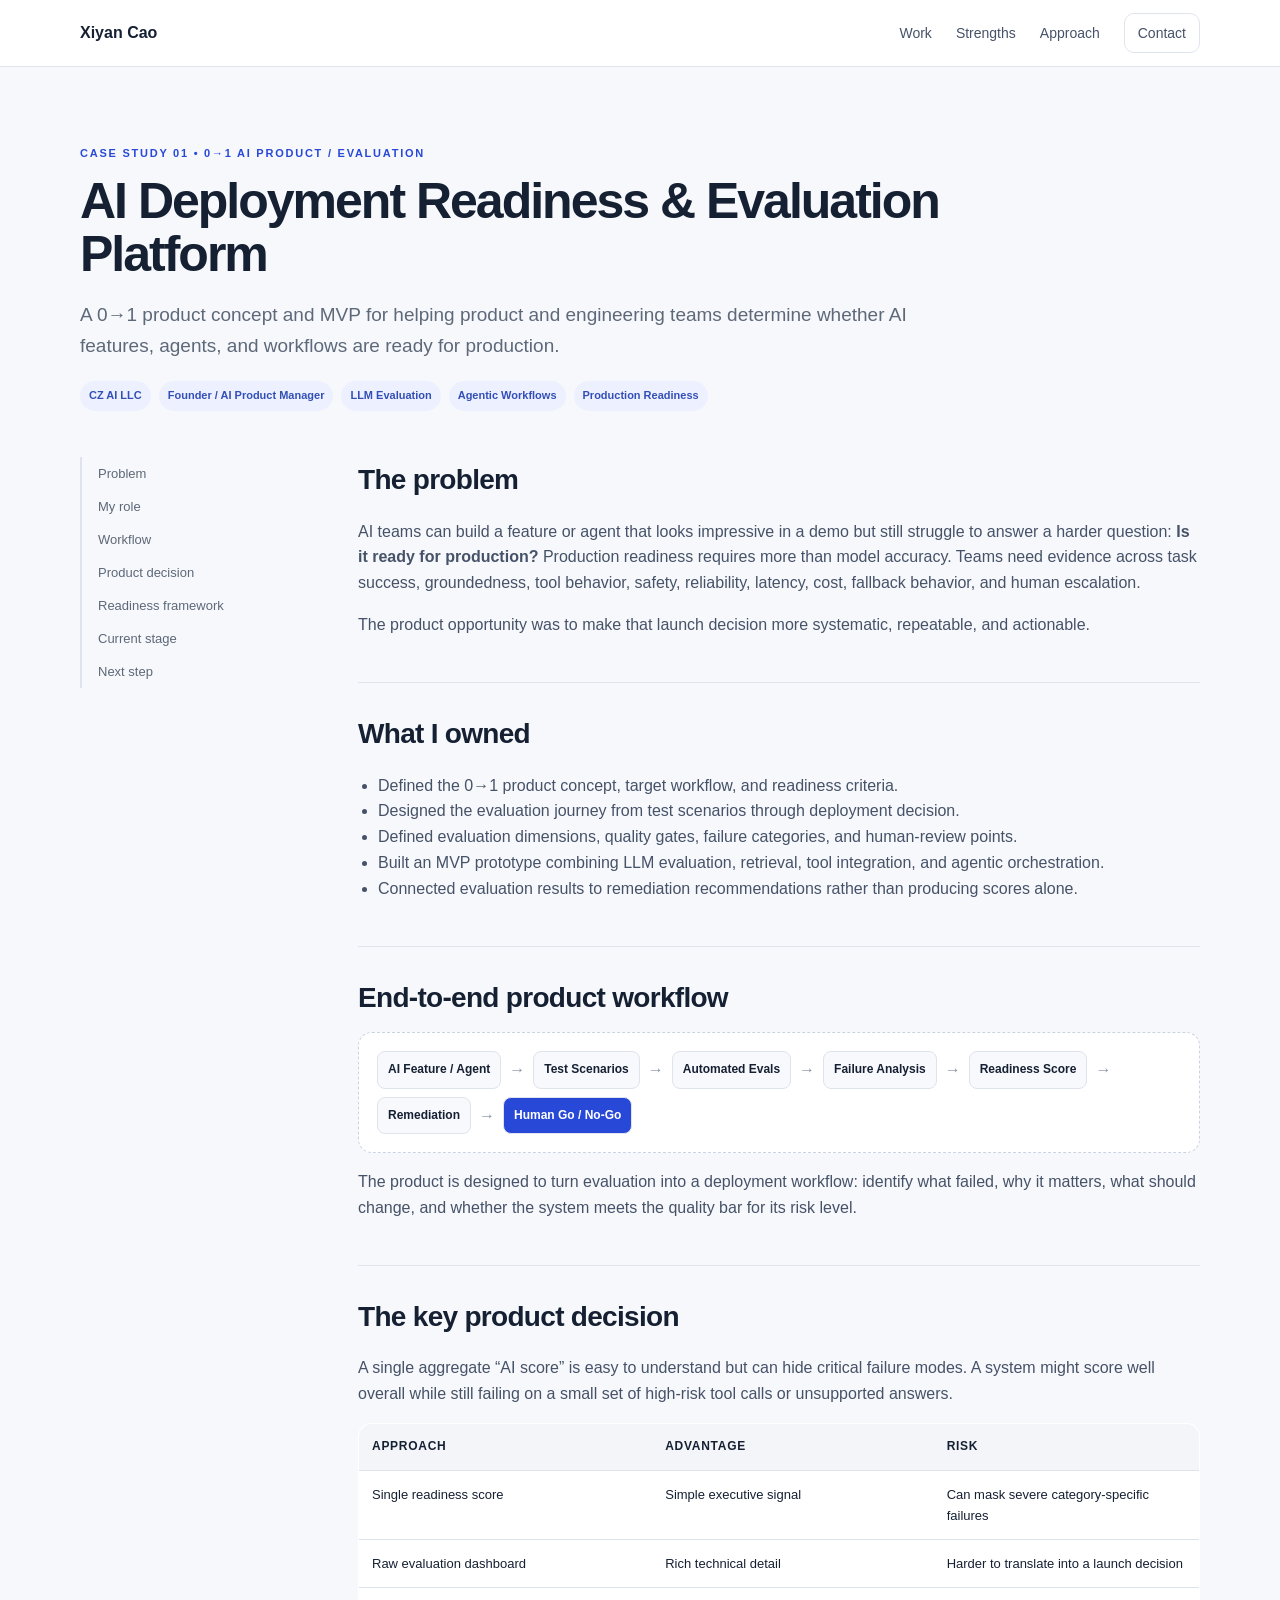
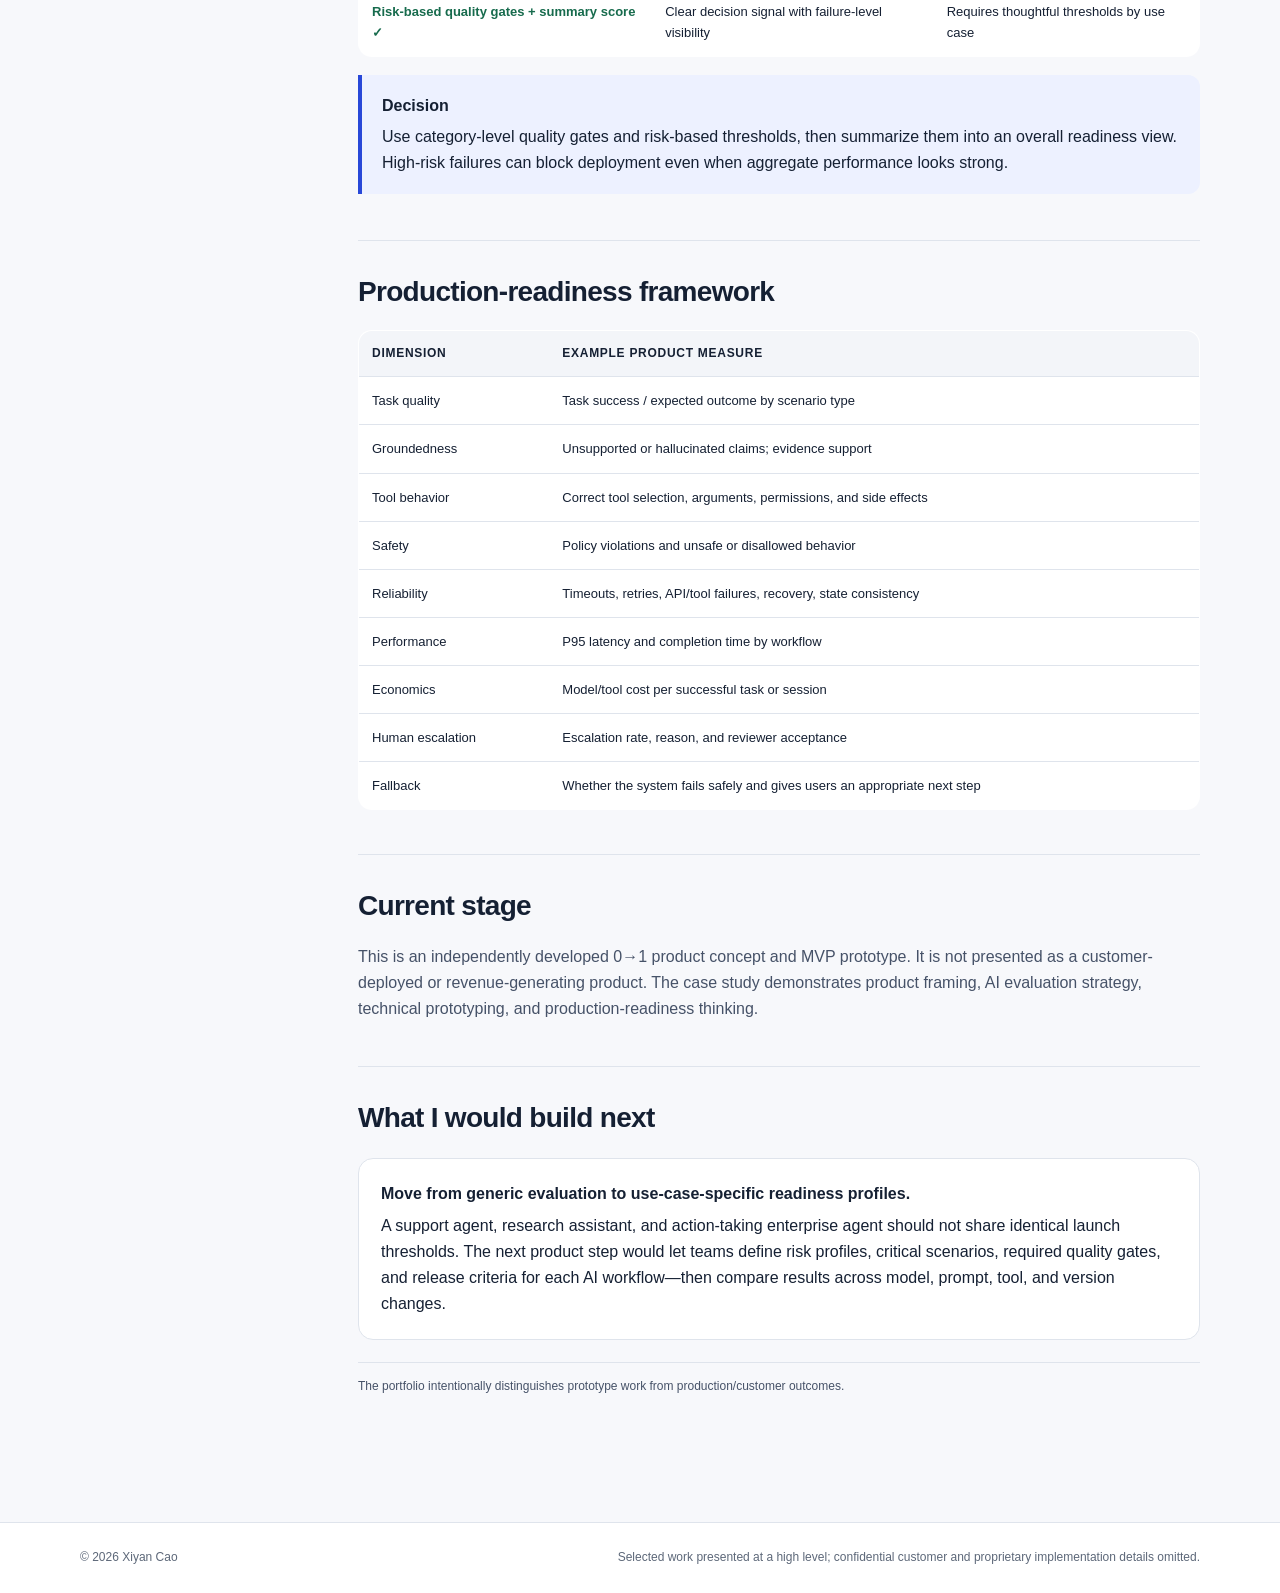
==== case-ai-readiness.html @ 0fb1691a "Add files via upload" ====
<!doctype html><html><head><meta charset="utf-8"><meta name="viewport" content="width=device-width,initial-scale=1"><title>AI Deployment Readiness Case Study | Xiyan Cao</title><link rel="stylesheet" href="style.css"></head><body><header class="top"><div class="wrap nav"><a class="brand" href="index.html">Xiyan Cao</a><nav><a href="index.html#work">Work</a><a href="index.html#strengths">Strengths</a><a href="index.html#approach">Approach</a><a class="pill" href="mailto:xiyancao257@gmail.com">Contact</a></nav></div></header><main>
<section class="wrap casehero"><p class="eyebrow">CASE STUDY 01 • 0→1 AI PRODUCT / EVALUATION</p><h1>AI Deployment Readiness & Evaluation Platform</h1><p class="lead">A 0→1 product concept and MVP for helping product and engineering teams determine whether AI features, agents, and workflows are ready for production.</p><div class="case-meta"><span class="tag">CZ AI LLC</span><span class="tag">Founder / AI Product Manager</span><span class="tag">LLM Evaluation</span><span class="tag">Agentic Workflows</span><span class="tag">Production Readiness</span></div></section>
<div class="wrap content"><aside class="toc"><a href="#problem">Problem</a><a href="#role">My role</a><a href="#workflow">Workflow</a><a href="#decision">Product decision</a><a href="#eval">Readiness framework</a><a href="#stage">Current stage</a><a href="#learn">Next step</a></aside><article class="story">
<section id="problem"><h2>The problem</h2><p>AI teams can build a feature or agent that looks impressive in a demo but still struggle to answer a harder question: <b>Is it ready for production?</b> Production readiness requires more than model accuracy. Teams need evidence across task success, groundedness, tool behavior, safety, reliability, latency, cost, fallback behavior, and human escalation.</p><p>The product opportunity was to make that launch decision more systematic, repeatable, and actionable.</p></section>
<section id="role"><h2>What I owned</h2><ul><li>Defined the 0→1 product concept, target workflow, and readiness criteria.</li><li>Designed the evaluation journey from test scenarios through deployment decision.</li><li>Defined evaluation dimensions, quality gates, failure categories, and human-review points.</li><li>Built an MVP prototype combining LLM evaluation, retrieval, tool integration, and agentic orchestration.</li><li>Connected evaluation results to remediation recommendations rather than producing scores alone.</li></ul></section>
<section id="workflow"><h2>End-to-end product workflow</h2><div class="flow"><span>AI Feature / Agent</span><em>→</em><span>Test Scenarios</span><em>→</em><span>Automated Evals</span><em>→</em><span>Failure Analysis</span><em>→</em><span>Readiness Score</span><em>→</em><span>Remediation</span><em>→</em><span class="hi">Human Go / No-Go</span></div><p>The product is designed to turn evaluation into a deployment workflow: identify what failed, why it matters, what should change, and whether the system meets the quality bar for its risk level.</p></section>
<section id="decision"><h2>The key product decision</h2><p>A single aggregate “AI score” is easy to understand but can hide critical failure modes. A system might score well overall while still failing on a small set of high-risk tool calls or unsupported answers.</p>
<table><tr><th>Approach</th><th>Advantage</th><th>Risk</th></tr><tr><td>Single readiness score</td><td>Simple executive signal</td><td>Can mask severe category-specific failures</td></tr><tr><td>Raw evaluation dashboard</td><td>Rich technical detail</td><td>Harder to translate into a launch decision</td></tr><tr><td class="chosen">Risk-based quality gates + summary score ✓</td><td>Clear decision signal with failure-level visibility</td><td>Requires thoughtful thresholds by use case</td></tr></table>
<div class="decision"><b>Decision</b>Use category-level quality gates and risk-based thresholds, then summarize them into an overall readiness view. High-risk failures can block deployment even when aggregate performance looks strong.</div></section>
<section id="eval"><h2>Production-readiness framework</h2><table><tr><th>Dimension</th><th>Example product measure</th></tr><tr><td>Task quality</td><td>Task success / expected outcome by scenario type</td></tr><tr><td>Groundedness</td><td>Unsupported or hallucinated claims; evidence support</td></tr><tr><td>Tool behavior</td><td>Correct tool selection, arguments, permissions, and side effects</td></tr><tr><td>Safety</td><td>Policy violations and unsafe or disallowed behavior</td></tr><tr><td>Reliability</td><td>Timeouts, retries, API/tool failures, recovery, state consistency</td></tr><tr><td>Performance</td><td>P95 latency and completion time by workflow</td></tr><tr><td>Economics</td><td>Model/tool cost per successful task or session</td></tr><tr><td>Human escalation</td><td>Escalation rate, reason, and reviewer acceptance</td></tr><tr><td>Fallback</td><td>Whether the system fails safely and gives users an appropriate next step</td></tr></table></section>
<section id="stage"><h2>Current stage</h2><p>This is an independently developed 0→1 product concept and MVP prototype. It is not presented as a customer-deployed or revenue-generating product. The case study demonstrates product framing, AI evaluation strategy, technical prototyping, and production-readiness thinking.</p></section>
<section id="learn"><h2>What I would build next</h2><div class="callout"><strong>Move from generic evaluation to use-case-specific readiness profiles.</strong>A support agent, research assistant, and action-taking enterprise agent should not share identical launch thresholds. The next product step would let teams define risk profiles, critical scenarios, required quality gates, and release criteria for each AI workflow—then compare results across model, prompt, tool, and version changes.</div><p class="note">The portfolio intentionally distinguishes prototype work from production/customer outcomes.</p></section>
</article></div></main><footer><div class="wrap"><span>© 2026 Xiyan Cao</span><span>Selected work presented at a high level; confidential customer and proprietary implementation details omitted.</span></div></footer></body></html>
---- style.css ----
:root{--bg:#f7f8fb;--surface:#fff;--ink:#152033;--muted:#5d6879;--line:#dfe4ec;--brand:#2848d8;--soft:#edf1ff;--dark:#101827;--green:#176b4d}
*{box-sizing:border-box}html{scroll-behavior:smooth}body{margin:0;font-family:Inter,ui-sans-serif,-apple-system,BlinkMacSystemFont,"Segoe UI",sans-serif;color:var(--ink);background:var(--bg);line-height:1.62}a{text-decoration:none;color:inherit}.wrap{width:min(1120px,calc(100% - 40px));margin:auto}
.top{position:sticky;top:0;z-index:20;background:rgba(255,255,255,.95);backdrop-filter:blur(10px);border-bottom:1px solid var(--line)}.nav{height:66px;display:flex;align-items:center;justify-content:space-between}.brand{font-weight:850}.nav nav{display:flex;gap:24px;align-items:center;font-size:14px;color:#465268}.nav a:hover{color:var(--brand)}.pill{padding:8px 13px;border:1px solid var(--line);border-radius:10px;background:white}
.hero{padding:92px 0 62px;max-width:930px}.eyebrow{font-size:11px;letter-spacing:.16em;font-weight:850;color:var(--brand);margin:0 0 12px}.hero h1{font-size:58px;line-height:1.04;letter-spacing:-.048em;margin:0 0 22px}.hero .lead{font-size:20px;color:var(--muted);max-width:850px}.actions{display:flex;gap:12px;margin-top:28px}.btn{padding:12px 17px;border-radius:10px;font-weight:750;font-size:14px}.primary{background:var(--brand);color:white}.secondary{background:white;border:1px solid var(--line)}
.metrics{background:white;border-block:1px solid var(--line)}.metrics .wrap{display:grid;grid-template-columns:repeat(5,1fr)}.metric{padding:24px 18px;border-left:1px solid var(--line)}.metric:first-child{border-left:0}.metric b{font-size:27px;display:block;letter-spacing:-.03em}.metric span{font-size:12px;color:var(--muted)}
.section{padding:82px 0}.head{max-width:780px;margin-bottom:30px}.head h2{font-size:38px;line-height:1.15;letter-spacing:-.035em;margin:0 0 10px}.head p{color:var(--muted)}
.three{display:grid;grid-template-columns:repeat(3,1fr);gap:18px}.card{background:white;border:1px solid var(--line);border-radius:17px;padding:24px}.card .n{color:var(--brand);font-size:12px;font-weight:850}.card h3{font-size:20px;line-height:1.25;margin:18px 0 8px}.card p{font-size:14px;color:var(--muted);margin:0}
.projects{display:grid;gap:18px}.project{display:grid;grid-template-columns:1fr auto;gap:30px;background:white;border:1px solid var(--line);border-radius:18px;padding:28px;transition:.2s}.project:hover{transform:translateY(-2px);box-shadow:0 14px 36px rgba(20,35,70,.08);border-color:#c9d1e2}.project .label{font-size:11px;letter-spacing:.12em;font-weight:850;color:var(--brand)}.project h3{font-size:27px;margin:7px 0 8px;letter-spacing:-.025em}.project p{color:var(--muted);max-width:760px;margin:0}.project .arrow{font-size:28px;color:var(--brand);align-self:center}.tags{display:flex;gap:7px;flex-wrap:wrap;margin-top:16px}.tag{font-size:11px;font-weight:750;padding:6px 9px;border-radius:999px;background:var(--soft);color:#334fb7}
.dark{background:var(--dark);color:white}.dark .eyebrow{color:#91a5ff}.framework{display:grid;grid-template-columns:repeat(6,1fr);gap:10px}.step{border:1px solid rgba(255,255,255,.13);border-radius:13px;padding:16px}.step b{font-size:11px;color:#91a5ff}.step h3{font-size:15px;margin:16px 0 6px}.step p{font-size:12px;color:#cbd3df;margin:0}
.contact{background:var(--soft);border:1px solid #d8e0ff;border-radius:20px;padding:34px;display:flex;justify-content:space-between;align-items:center;gap:24px}.contact h2{font-size:30px;line-height:1.18;margin:0;max-width:700px}.contact small{color:var(--muted)}
footer{background:white;border-top:1px solid var(--line)}footer .wrap{padding:25px 0;display:flex;justify-content:space-between;gap:20px;font-size:12px;color:var(--muted)}
/* case pages */
.casehero{padding:78px 0 46px}.casehero h1{font-size:50px;line-height:1.06;letter-spacing:-.04em;max-width:900px;margin:0 0 16px}.casehero .lead{font-size:19px;color:var(--muted);max-width:880px}.case-meta{display:flex;gap:8px;flex-wrap:wrap;margin-top:20px}
.content{display:grid;grid-template-columns:230px 1fr;gap:48px;padding-bottom:86px}.toc{position:sticky;top:92px;align-self:start;border-left:2px solid var(--line);padding-left:16px}.toc a{display:block;font-size:13px;color:var(--muted);padding:6px 0}.toc a:hover{color:var(--brand)}.story section{padding:28px 0;border-top:1px solid var(--line)}.story section:first-child{border-top:0;padding-top:0}.story h2{font-size:28px;letter-spacing:-.025em;margin:0 0 12px}.story h3{font-size:17px;margin:20px 0 8px}.story p,.story li{color:#465268}.story ul{padding-left:20px}.callout{background:white;border:1px solid var(--line);border-radius:15px;padding:22px;margin:18px 0}.callout strong{display:block;margin-bottom:6px}.decision{border-left:4px solid var(--brand);background:var(--soft);padding:18px 20px;border-radius:0 12px 12px 0;margin:18px 0}.decision b{display:block;margin-bottom:5px}.flow{display:flex;gap:8px;align-items:center;flex-wrap:wrap;padding:18px;background:white;border:1px dashed #cbd3e1;border-radius:14px}.flow span{padding:8px 10px;background:#f8f9fc;border:1px solid var(--line);border-radius:8px;font-size:12px;font-weight:750}.flow em{font-style:normal;color:#8b95a8}.flow .hi{background:var(--brand);color:white}
table{width:100%;border-collapse:collapse;background:white;border:1px solid var(--line);border-radius:14px;overflow:hidden;margin:16px 0}th,td{text-align:left;padding:13px;border-bottom:1px solid var(--line);font-size:13px;vertical-align:top}th{background:#f3f5f9;font-size:12px;text-transform:uppercase;letter-spacing:.06em}tr:last-child td{border-bottom:0}.chosen{font-weight:800;color:var(--green)}
.results{display:grid;grid-template-columns:repeat(3,1fr);gap:12px}.result{background:white;border:1px solid var(--line);border-radius:13px;padding:18px}.result b{font-size:24px;display:block}.result span{font-size:12px;color:var(--muted)}
.note{font-size:12px;color:var(--muted);border-top:1px solid var(--line);padding-top:14px;margin-top:22px}
@media(max-width:850px){.hero h1{font-size:45px}.metrics .wrap{grid-template-columns:repeat(2,1fr)}.three{grid-template-columns:1fr}.framework{grid-template-columns:repeat(2,1fr)}.content{grid-template-columns:1fr}.toc{position:static;border-left:0;border-bottom:1px solid var(--line);padding:0 0 16px}.toc a{display:inline-block;margin-right:12px}.results{grid-template-columns:1fr}.casehero h1{font-size:40px}}
@media(max-width:600px){.wrap{width:calc(100% - 24px)}.nav nav a:not(.pill){display:none}.hero{padding-top:62px}.hero h1{font-size:38px}.hero .lead{font-size:17px}.actions{flex-direction:column}.metrics .wrap,.framework{grid-template-columns:1fr}.project{grid-template-columns:1fr}.project .arrow{display:none}.contact{display:block}.contact .btn{display:inline-block;margin-top:18px}footer .wrap{display:block}.casehero h1{font-size:34px}}
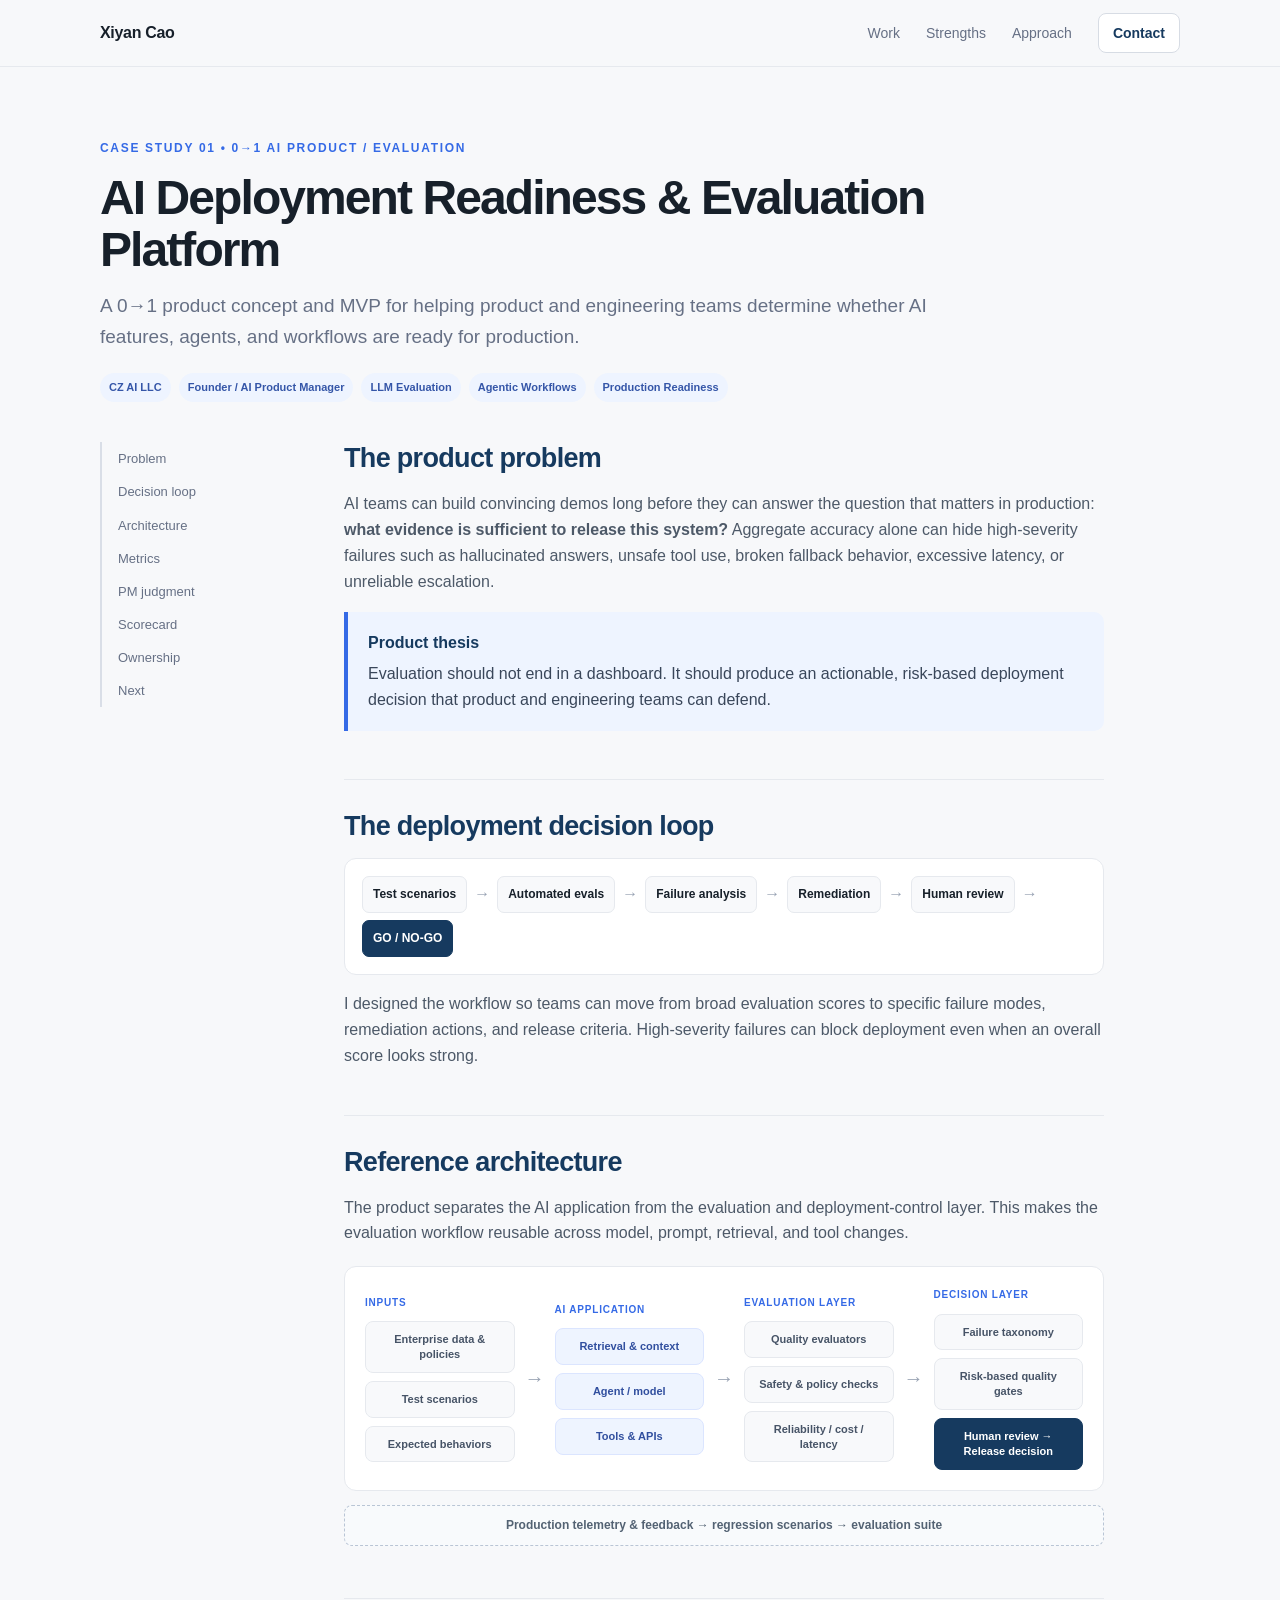
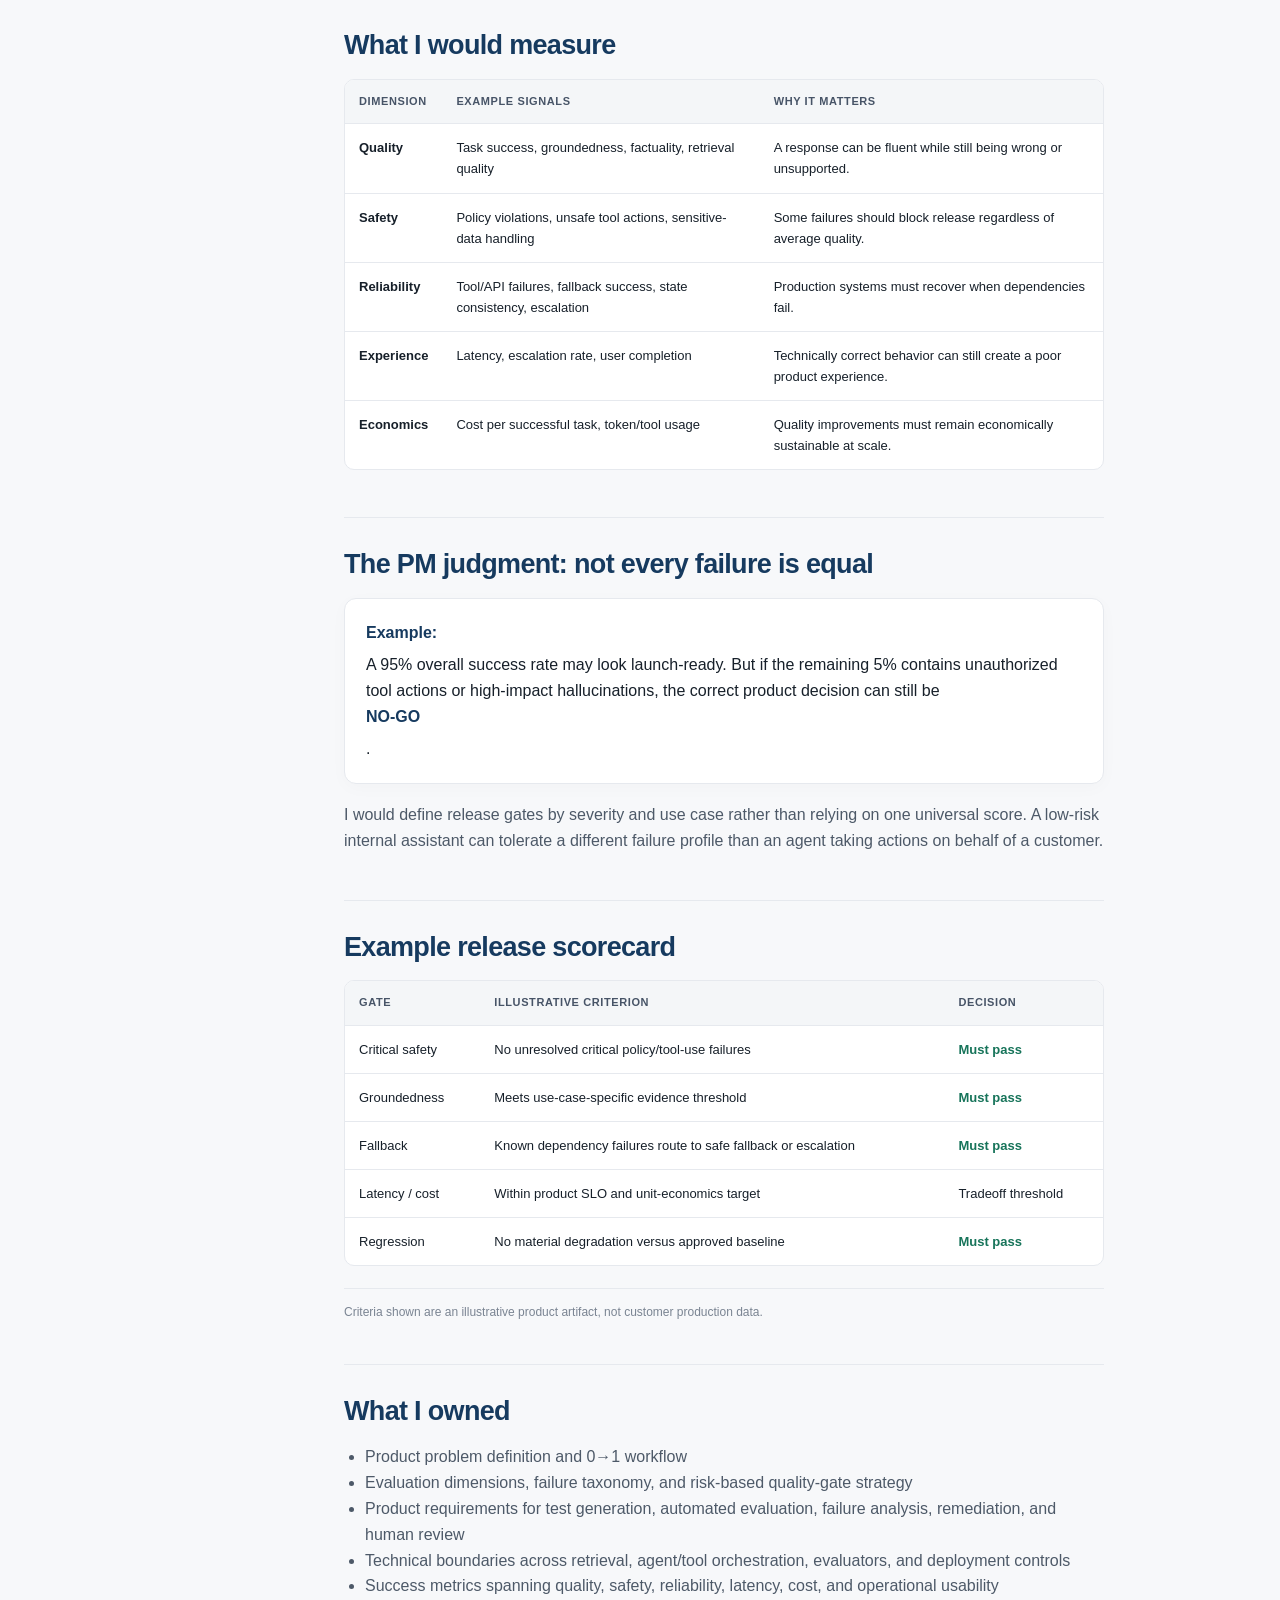
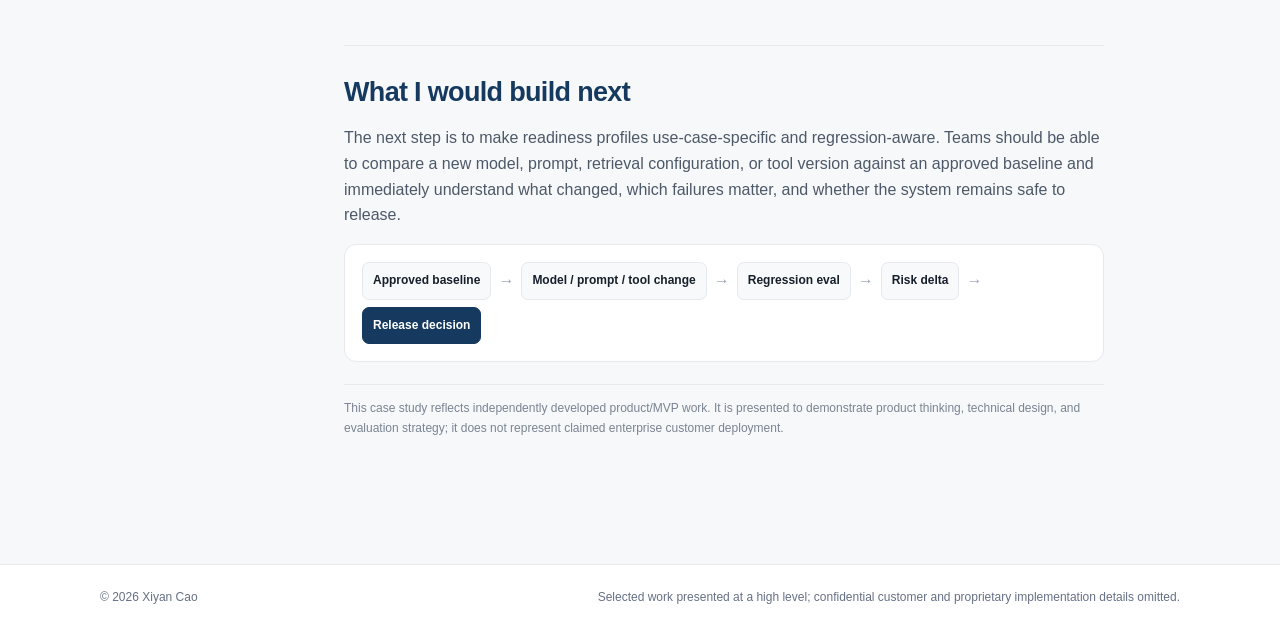
==== commit 9ef06c79: "Add files via upload" ====
--- a/case-ai-readiness.html
+++ b/case-ai-readiness.html
@@ -1,13 +1,101 @@
 <!doctype html><html><head><meta charset="utf-8"><meta name="viewport" content="width=device-width,initial-scale=1"><title>AI Deployment Readiness Case Study | Xiyan Cao</title><link rel="stylesheet" href="style.css"></head><body><header class="top"><div class="wrap nav"><a class="brand" href="index.html">Xiyan Cao</a><nav><a href="index.html#work">Work</a><a href="index.html#strengths">Strengths</a><a href="index.html#approach">Approach</a><a class="pill" href="mailto:xiyancao257@gmail.com">Contact</a></nav></div></header><main>
 <section class="wrap casehero"><p class="eyebrow">CASE STUDY 01 • 0→1 AI PRODUCT / EVALUATION</p><h1>AI Deployment Readiness & Evaluation Platform</h1><p class="lead">A 0→1 product concept and MVP for helping product and engineering teams determine whether AI features, agents, and workflows are ready for production.</p><div class="case-meta"><span class="tag">CZ AI LLC</span><span class="tag">Founder / AI Product Manager</span><span class="tag">LLM Evaluation</span><span class="tag">Agentic Workflows</span><span class="tag">Production Readiness</span></div></section>
-<div class="wrap content"><aside class="toc"><a href="#problem">Problem</a><a href="#role">My role</a><a href="#workflow">Workflow</a><a href="#decision">Product decision</a><a href="#eval">Readiness framework</a><a href="#stage">Current stage</a><a href="#learn">Next step</a></aside><article class="story">
-<section id="problem"><h2>The problem</h2><p>AI teams can build a feature or agent that looks impressive in a demo but still struggle to answer a harder question: <b>Is it ready for production?</b> Production readiness requires more than model accuracy. Teams need evidence across task success, groundedness, tool behavior, safety, reliability, latency, cost, fallback behavior, and human escalation.</p><p>The product opportunity was to make that launch decision more systematic, repeatable, and actionable.</p></section>
-<section id="role"><h2>What I owned</h2><ul><li>Defined the 0→1 product concept, target workflow, and readiness criteria.</li><li>Designed the evaluation journey from test scenarios through deployment decision.</li><li>Defined evaluation dimensions, quality gates, failure categories, and human-review points.</li><li>Built an MVP prototype combining LLM evaluation, retrieval, tool integration, and agentic orchestration.</li><li>Connected evaluation results to remediation recommendations rather than producing scores alone.</li></ul></section>
-<section id="workflow"><h2>End-to-end product workflow</h2><div class="flow"><span>AI Feature / Agent</span><em>→</em><span>Test Scenarios</span><em>→</em><span>Automated Evals</span><em>→</em><span>Failure Analysis</span><em>→</em><span>Readiness Score</span><em>→</em><span>Remediation</span><em>→</em><span class="hi">Human Go / No-Go</span></div><p>The product is designed to turn evaluation into a deployment workflow: identify what failed, why it matters, what should change, and whether the system meets the quality bar for its risk level.</p></section>
-<section id="decision"><h2>The key product decision</h2><p>A single aggregate “AI score” is easy to understand but can hide critical failure modes. A system might score well overall while still failing on a small set of high-risk tool calls or unsupported answers.</p>
-<table><tr><th>Approach</th><th>Advantage</th><th>Risk</th></tr><tr><td>Single readiness score</td><td>Simple executive signal</td><td>Can mask severe category-specific failures</td></tr><tr><td>Raw evaluation dashboard</td><td>Rich technical detail</td><td>Harder to translate into a launch decision</td></tr><tr><td class="chosen">Risk-based quality gates + summary score ✓</td><td>Clear decision signal with failure-level visibility</td><td>Requires thoughtful thresholds by use case</td></tr></table>
-<div class="decision"><b>Decision</b>Use category-level quality gates and risk-based thresholds, then summarize them into an overall readiness view. High-risk failures can block deployment even when aggregate performance looks strong.</div></section>
-<section id="eval"><h2>Production-readiness framework</h2><table><tr><th>Dimension</th><th>Example product measure</th></tr><tr><td>Task quality</td><td>Task success / expected outcome by scenario type</td></tr><tr><td>Groundedness</td><td>Unsupported or hallucinated claims; evidence support</td></tr><tr><td>Tool behavior</td><td>Correct tool selection, arguments, permissions, and side effects</td></tr><tr><td>Safety</td><td>Policy violations and unsafe or disallowed behavior</td></tr><tr><td>Reliability</td><td>Timeouts, retries, API/tool failures, recovery, state consistency</td></tr><tr><td>Performance</td><td>P95 latency and completion time by workflow</td></tr><tr><td>Economics</td><td>Model/tool cost per successful task or session</td></tr><tr><td>Human escalation</td><td>Escalation rate, reason, and reviewer acceptance</td></tr><tr><td>Fallback</td><td>Whether the system fails safely and gives users an appropriate next step</td></tr></table></section>
-<section id="stage"><h2>Current stage</h2><p>This is an independently developed 0→1 product concept and MVP prototype. It is not presented as a customer-deployed or revenue-generating product. The case study demonstrates product framing, AI evaluation strategy, technical prototyping, and production-readiness thinking.</p></section>
-<section id="learn"><h2>What I would build next</h2><div class="callout"><strong>Move from generic evaluation to use-case-specific readiness profiles.</strong>A support agent, research assistant, and action-taking enterprise agent should not share identical launch thresholds. The next product step would let teams define risk profiles, critical scenarios, required quality gates, and release criteria for each AI workflow—then compare results across model, prompt, tool, and version changes.</div><p class="note">The portfolio intentionally distinguishes prototype work from production/customer outcomes.</p></section>
+<div class="wrap content"><aside class="toc"><a href="#problem">Problem</a><a href="#workflow">Decision loop</a><a href="#architecture">Architecture</a><a href="#metrics">Metrics</a><a href="#tradeoff">PM judgment</a><a href="#artifact">Scorecard</a><a href="#ownership">Ownership</a><a href="#next">Next</a></aside><article class="story">
+<section id="problem">
+<h2>The product problem</h2>
+<p>AI teams can build convincing demos long before they can answer the question that matters in production: <strong>what evidence is sufficient to release this system?</strong> Aggregate accuracy alone can hide high-severity failures such as hallucinated answers, unsafe tool use, broken fallback behavior, excessive latency, or unreliable escalation.</p>
+<div class="decision"><b>Product thesis</b>Evaluation should not end in a dashboard. It should produce an actionable, risk-based deployment decision that product and engineering teams can defend.</div>
+</section>
+
+<section id="workflow">
+<h2>The deployment decision loop</h2>
+<div class="flow">
+<span>Test scenarios</span><em>→</em><span>Automated evals</span><em>→</em><span>Failure analysis</span><em>→</em><span>Remediation</span><em>→</em><span>Human review</span><em>→</em><span class="hi">GO / NO-GO</span>
+</div>
+<p>I designed the workflow so teams can move from broad evaluation scores to specific failure modes, remediation actions, and release criteria. High-severity failures can block deployment even when an overall score looks strong.</p>
+</section>
+
+<section id="architecture">
+<h2>Reference architecture</h2>
+<p>The product separates the AI application from the evaluation and deployment-control layer. This makes the evaluation workflow reusable across model, prompt, retrieval, and tool changes.</p>
+<div class="architecture">
+  <div class="arch-col">
+    <div class="arch-label">Inputs</div>
+    <div class="arch-box">Enterprise data & policies</div>
+    <div class="arch-box">Test scenarios</div>
+    <div class="arch-box">Expected behaviors</div>
+  </div>
+  <div class="arch-arrow">→</div>
+  <div class="arch-col">
+    <div class="arch-label">AI application</div>
+    <div class="arch-box strong">Retrieval & context</div>
+    <div class="arch-box strong">Agent / model</div>
+    <div class="arch-box strong">Tools & APIs</div>
+  </div>
+  <div class="arch-arrow">→</div>
+  <div class="arch-col">
+    <div class="arch-label">Evaluation layer</div>
+    <div class="arch-box">Quality evaluators</div>
+    <div class="arch-box">Safety & policy checks</div>
+    <div class="arch-box">Reliability / cost / latency</div>
+  </div>
+  <div class="arch-arrow">→</div>
+  <div class="arch-col">
+    <div class="arch-label">Decision layer</div>
+    <div class="arch-box">Failure taxonomy</div>
+    <div class="arch-box">Risk-based quality gates</div>
+    <div class="arch-box accent">Human review → Release decision</div>
+  </div>
+</div>
+<div class="feedback-loop">Production telemetry & feedback → regression scenarios → evaluation suite</div>
+</section>
+
+<section id="metrics">
+<h2>What I would measure</h2>
+<table>
+<tr><th>Dimension</th><th>Example signals</th><th>Why it matters</th></tr>
+<tr><td><strong>Quality</strong></td><td>Task success, groundedness, factuality, retrieval quality</td><td>A response can be fluent while still being wrong or unsupported.</td></tr>
+<tr><td><strong>Safety</strong></td><td>Policy violations, unsafe tool actions, sensitive-data handling</td><td>Some failures should block release regardless of average quality.</td></tr>
+<tr><td><strong>Reliability</strong></td><td>Tool/API failures, fallback success, state consistency, escalation</td><td>Production systems must recover when dependencies fail.</td></tr>
+<tr><td><strong>Experience</strong></td><td>Latency, escalation rate, user completion</td><td>Technically correct behavior can still create a poor product experience.</td></tr>
+<tr><td><strong>Economics</strong></td><td>Cost per successful task, token/tool usage</td><td>Quality improvements must remain economically sustainable at scale.</td></tr>
+</table>
+</section>
+
+<section id="tradeoff">
+<h2>The PM judgment: not every failure is equal</h2>
+<div class="callout"><strong>Example:</strong>A 95% overall success rate may look launch-ready. But if the remaining 5% contains unauthorized tool actions or high-impact hallucinations, the correct product decision can still be <strong>NO-GO</strong>.</div>
+<p>I would define release gates by severity and use case rather than relying on one universal score. A low-risk internal assistant can tolerate a different failure profile than an agent taking actions on behalf of a customer.</p>
+</section>
+
+<section id="artifact">
+<h2>Example release scorecard</h2>
+<table>
+<tr><th>Gate</th><th>Illustrative criterion</th><th>Decision</th></tr>
+<tr><td>Critical safety</td><td>No unresolved critical policy/tool-use failures</td><td class="chosen">Must pass</td></tr>
+<tr><td>Groundedness</td><td>Meets use-case-specific evidence threshold</td><td class="chosen">Must pass</td></tr>
+<tr><td>Fallback</td><td>Known dependency failures route to safe fallback or escalation</td><td class="chosen">Must pass</td></tr>
+<tr><td>Latency / cost</td><td>Within product SLO and unit-economics target</td><td>Tradeoff threshold</td></tr>
+<tr><td>Regression</td><td>No material degradation versus approved baseline</td><td class="chosen">Must pass</td></tr>
+</table>
+<p class="note">Criteria shown are an illustrative product artifact, not customer production data.</p>
+</section>
+
+<section id="ownership">
+<h2>What I owned</h2>
+<ul>
+<li>Product problem definition and 0→1 workflow</li>
+<li>Evaluation dimensions, failure taxonomy, and risk-based quality-gate strategy</li>
+<li>Product requirements for test generation, automated evaluation, failure analysis, remediation, and human review</li>
+<li>Technical boundaries across retrieval, agent/tool orchestration, evaluators, and deployment controls</li>
+<li>Success metrics spanning quality, safety, reliability, latency, cost, and operational usability</li>
+</ul>
+</section>
+
+<section id="next">
+<h2>What I would build next</h2>
+<p>The next step is to make readiness profiles use-case-specific and regression-aware. Teams should be able to compare a new model, prompt, retrieval configuration, or tool version against an approved baseline and immediately understand what changed, which failures matter, and whether the system remains safe to release.</p>
+<div class="flow"><span>Approved baseline</span><em>→</em><span>Model / prompt / tool change</span><em>→</em><span>Regression eval</span><em>→</em><span>Risk delta</span><em>→</em><span class="hi">Release decision</span></div>
+<p class="note">This case study reflects independently developed product/MVP work. It is presented to demonstrate product thinking, technical design, and evaluation strategy; it does not represent claimed enterprise customer deployment.</p>
+</section>
 </article></div></main><footer><div class="wrap"><span>© 2026 Xiyan Cao</span><span>Selected work presented at a high level; confidential customer and proprietary implementation details omitted.</span></div></footer></body></html>
--- a/style.css
+++ b/style.css
@@ -1,20 +1,83 @@
 
-:root{--bg:#f7f8fb;--surface:#fff;--ink:#152033;--muted:#5d6879;--line:#dfe4ec;--brand:#2848d8;--soft:#edf1ff;--dark:#101827;--green:#176b4d}
-*{box-sizing:border-box}html{scroll-behavior:smooth}body{margin:0;font-family:Inter,ui-sans-serif,-apple-system,BlinkMacSystemFont,"Segoe UI",sans-serif;color:var(--ink);background:var(--bg);line-height:1.62}a{text-decoration:none;color:inherit}.wrap{width:min(1120px,calc(100% - 40px));margin:auto}
-.top{position:sticky;top:0;z-index:20;background:rgba(255,255,255,.95);backdrop-filter:blur(10px);border-bottom:1px solid var(--line)}.nav{height:66px;display:flex;align-items:center;justify-content:space-between}.brand{font-weight:850}.nav nav{display:flex;gap:24px;align-items:center;font-size:14px;color:#465268}.nav a:hover{color:var(--brand)}.pill{padding:8px 13px;border:1px solid var(--line);border-radius:10px;background:white}
-.hero{padding:92px 0 62px;max-width:930px}.eyebrow{font-size:11px;letter-spacing:.16em;font-weight:850;color:var(--brand);margin:0 0 12px}.hero h1{font-size:58px;line-height:1.04;letter-spacing:-.048em;margin:0 0 22px}.hero .lead{font-size:20px;color:var(--muted);max-width:850px}.actions{display:flex;gap:12px;margin-top:28px}.btn{padding:12px 17px;border-radius:10px;font-weight:750;font-size:14px}.primary{background:var(--brand);color:white}.secondary{background:white;border:1px solid var(--line)}
-.metrics{background:white;border-block:1px solid var(--line)}.metrics .wrap{display:grid;grid-template-columns:repeat(5,1fr)}.metric{padding:24px 18px;border-left:1px solid var(--line)}.metric:first-child{border-left:0}.metric b{font-size:27px;display:block;letter-spacing:-.03em}.metric span{font-size:12px;color:var(--muted)}
-.section{padding:82px 0}.head{max-width:780px;margin-bottom:30px}.head h2{font-size:38px;line-height:1.15;letter-spacing:-.035em;margin:0 0 10px}.head p{color:var(--muted)}
-.three{display:grid;grid-template-columns:repeat(3,1fr);gap:18px}.card{background:white;border:1px solid var(--line);border-radius:17px;padding:24px}.card .n{color:var(--brand);font-size:12px;font-weight:850}.card h3{font-size:20px;line-height:1.25;margin:18px 0 8px}.card p{font-size:14px;color:var(--muted);margin:0}
-.projects{display:grid;gap:18px}.project{display:grid;grid-template-columns:1fr auto;gap:30px;background:white;border:1px solid var(--line);border-radius:18px;padding:28px;transition:.2s}.project:hover{transform:translateY(-2px);box-shadow:0 14px 36px rgba(20,35,70,.08);border-color:#c9d1e2}.project .label{font-size:11px;letter-spacing:.12em;font-weight:850;color:var(--brand)}.project h3{font-size:27px;margin:7px 0 8px;letter-spacing:-.025em}.project p{color:var(--muted);max-width:760px;margin:0}.project .arrow{font-size:28px;color:var(--brand);align-self:center}.tags{display:flex;gap:7px;flex-wrap:wrap;margin-top:16px}.tag{font-size:11px;font-weight:750;padding:6px 9px;border-radius:999px;background:var(--soft);color:#334fb7}
-.dark{background:var(--dark);color:white}.dark .eyebrow{color:#91a5ff}.framework{display:grid;grid-template-columns:repeat(6,1fr);gap:10px}.step{border:1px solid rgba(255,255,255,.13);border-radius:13px;padding:16px}.step b{font-size:11px;color:#91a5ff}.step h3{font-size:15px;margin:16px 0 6px}.step p{font-size:12px;color:#cbd3df;margin:0}
-.contact{background:var(--soft);border:1px solid #d8e0ff;border-radius:20px;padding:34px;display:flex;justify-content:space-between;align-items:center;gap:24px}.contact h2{font-size:30px;line-height:1.18;margin:0;max-width:700px}.contact small{color:var(--muted)}
-footer{background:white;border-top:1px solid var(--line)}footer .wrap{padding:25px 0;display:flex;justify-content:space-between;gap:20px;font-size:12px;color:var(--muted)}
-/* case pages */
-.casehero{padding:78px 0 46px}.casehero h1{font-size:50px;line-height:1.06;letter-spacing:-.04em;max-width:900px;margin:0 0 16px}.casehero .lead{font-size:19px;color:var(--muted);max-width:880px}.case-meta{display:flex;gap:8px;flex-wrap:wrap;margin-top:20px}
-.content{display:grid;grid-template-columns:230px 1fr;gap:48px;padding-bottom:86px}.toc{position:sticky;top:92px;align-self:start;border-left:2px solid var(--line);padding-left:16px}.toc a{display:block;font-size:13px;color:var(--muted);padding:6px 0}.toc a:hover{color:var(--brand)}.story section{padding:28px 0;border-top:1px solid var(--line)}.story section:first-child{border-top:0;padding-top:0}.story h2{font-size:28px;letter-spacing:-.025em;margin:0 0 12px}.story h3{font-size:17px;margin:20px 0 8px}.story p,.story li{color:#465268}.story ul{padding-left:20px}.callout{background:white;border:1px solid var(--line);border-radius:15px;padding:22px;margin:18px 0}.callout strong{display:block;margin-bottom:6px}.decision{border-left:4px solid var(--brand);background:var(--soft);padding:18px 20px;border-radius:0 12px 12px 0;margin:18px 0}.decision b{display:block;margin-bottom:5px}.flow{display:flex;gap:8px;align-items:center;flex-wrap:wrap;padding:18px;background:white;border:1px dashed #cbd3e1;border-radius:14px}.flow span{padding:8px 10px;background:#f8f9fc;border:1px solid var(--line);border-radius:8px;font-size:12px;font-weight:750}.flow em{font-style:normal;color:#8b95a8}.flow .hi{background:var(--brand);color:white}
-table{width:100%;border-collapse:collapse;background:white;border:1px solid var(--line);border-radius:14px;overflow:hidden;margin:16px 0}th,td{text-align:left;padding:13px;border-bottom:1px solid var(--line);font-size:13px;vertical-align:top}th{background:#f3f5f9;font-size:12px;text-transform:uppercase;letter-spacing:.06em}tr:last-child td{border-bottom:0}.chosen{font-weight:800;color:var(--green)}
-.results{display:grid;grid-template-columns:repeat(3,1fr);gap:12px}.result{background:white;border:1px solid var(--line);border-radius:13px;padding:18px}.result b{font-size:24px;display:block}.result span{font-size:12px;color:var(--muted)}
-.note{font-size:12px;color:var(--muted);border-top:1px solid var(--line);padding-top:14px;margin-top:22px}
-@media(max-width:850px){.hero h1{font-size:45px}.metrics .wrap{grid-template-columns:repeat(2,1fr)}.three{grid-template-columns:1fr}.framework{grid-template-columns:repeat(2,1fr)}.content{grid-template-columns:1fr}.toc{position:static;border-left:0;border-bottom:1px solid var(--line);padding:0 0 16px}.toc a{display:inline-block;margin-right:12px}.results{grid-template-columns:1fr}.casehero h1{font-size:40px}}
-@media(max-width:600px){.wrap{width:calc(100% - 24px)}.nav nav a:not(.pill){display:none}.hero{padding-top:62px}.hero h1{font-size:38px}.hero .lead{font-size:17px}.actions{flex-direction:column}.metrics .wrap,.framework{grid-template-columns:1fr}.project{grid-template-columns:1fr}.project .arrow{display:none}.contact{display:block}.contact .btn{display:inline-block;margin-top:18px}footer .wrap{display:block}.casehero h1{font-size:34px}}
+:root{
+  --bg:#f7f8fa;--surface:#ffffff;--ink:#17202a;--muted:#667085;
+  --line:#e6e9ee;--navy:#163a5f;--blue:#356ae6;--blue-soft:#eef4ff;
+  --green:#17745a;--shadow:0 10px 30px rgba(23,32,42,.06)
+}
+*{box-sizing:border-box}html{scroll-behavior:smooth}
+body{margin:0;background:var(--bg);color:var(--ink);font-family:Inter,-apple-system,BlinkMacSystemFont,"Segoe UI",Roboto,Arial,sans-serif;line-height:1.62}
+a{color:inherit;text-decoration:none}.wrap{width:min(1080px,calc(100% - 44px));margin:auto}
+header,.top{position:sticky;top:0;z-index:20;background:rgba(247,248,250,.96);backdrop-filter:blur(12px);border-bottom:1px solid var(--line)}
+header nav,.nav{min-height:66px;display:flex;align-items:center;justify-content:space-between}
+.brand{font-weight:800;letter-spacing:-.02em}.links,.nav nav{display:flex;align-items:center;gap:26px;font-size:14px;color:var(--muted)}
+.links a:hover,.nav nav a:hover{color:var(--navy)}.contact-link,.pill{font-weight:700;color:var(--navy)!important}
+.pill{padding:8px 14px;border:1px solid #d7dce4;border-radius:8px;background:white}
+
+.hero{padding:96px 0 72px;max-width:960px}
+.kicker,.eyebrow{font-size:12px;letter-spacing:.14em;font-weight:800;color:var(--blue);text-transform:uppercase;margin:0 0 14px}
+.hero h1{font-size:58px;line-height:1.06;letter-spacing:-.045em;margin:0 0 22px;max-width:940px}
+.hero .lead{font-size:20px;color:var(--muted);max-width:790px;margin:0}
+.actions{display:flex;gap:12px;margin-top:30px}.btn{display:inline-block;padding:11px 17px;border-radius:8px;font-size:14px;font-weight:750}
+.primary{background:var(--navy);color:white}.secondary{background:white;border:1px solid #d7dce4}
+.proof{background:white;border-block:1px solid var(--line)}.proof .wrap{display:grid;grid-template-columns:repeat(4,1fr)}
+.proof-item{padding:23px 22px;border-right:1px solid var(--line)}.proof-item:first-child{padding-left:0}.proof-item:last-child{border:0}
+.proof b{display:block;font-size:24px;letter-spacing:-.025em;color:var(--navy)}.proof span{font-size:12px;color:var(--muted)}
+
+.section{padding:82px 0}.section-title{margin-bottom:30px}.section-title h2{font-size:35px;line-height:1.15;letter-spacing:-.035em;margin:0 0 10px}
+.section-title p{margin:0;color:var(--muted);max-width:700px}
+.work{display:grid;grid-template-columns:repeat(3,1fr);gap:18px}
+.project{background:white;border:1px solid var(--line);border-radius:14px;padding:26px;min-height:360px;display:flex;flex-direction:column;transition:.18s ease}
+.project:hover{transform:translateY(-3px);box-shadow:var(--shadow);border-color:#cfd6e1}
+.project-no{font-size:12px;font-weight:800;color:var(--blue);margin-bottom:28px}.project h3{font-size:23px;line-height:1.2;letter-spacing:-.025em;margin:0 0 12px}
+.question{font-size:15px;font-weight:650;line-height:1.45;margin:0 0 12px}.desc{font-size:14px;color:var(--muted);margin:0 0 18px}
+.evidence{display:flex;gap:7px;flex-wrap:wrap;margin-top:auto}.evidence span,.tag{font-size:11px;font-weight:700;background:var(--blue-soft);color:#3556a8;padding:6px 9px;border-radius:999px}
+.arrow{display:none}
+
+.bridge{background:var(--navy);color:white}.bridge .section-title p{color:#c9d3df}.bridge .kicker{color:#9cbcff}
+.bridge-row{display:grid;grid-template-columns:repeat(4,1fr);gap:12px}.bridge-step{padding:20px;border:1px solid rgba(255,255,255,.14);border-radius:11px}
+.bridge-step small{font-weight:800;color:#9cbcff}.bridge-step h3{font-size:17px;margin:22px 0 6px}.bridge-step p{font-size:13px;color:#d4dce6;margin:0}
+.about{display:grid;grid-template-columns:.85fr 1.15fr;gap:72px}.about h2{font-size:35px;line-height:1.2;letter-spacing:-.035em;margin:0}
+.about p{font-size:17px;color:var(--muted);margin-top:0}.about strong{color:var(--ink)}
+.cta{padding:0 0 80px}.cta-box{border-top:1px solid var(--line);padding-top:38px;display:flex;align-items:end;justify-content:space-between;gap:30px}
+.cta h2{font-size:31px;line-height:1.2;letter-spacing:-.03em;max-width:690px;margin:0}
+footer{background:white;border-top:1px solid var(--line)}footer .wrap{padding:23px 0;display:flex;justify-content:space-between;gap:24px;font-size:12px;color:var(--muted)}
+
+/* Case studies */
+.casehero{padding:72px 0 40px}.casehero h1{font-size:48px;line-height:1.08;letter-spacing:-.04em;max-width:920px;margin:0 0 15px}
+.casehero .lead{font-size:19px;color:var(--muted);max-width:850px;margin:0}.case-meta{display:flex;gap:8px;flex-wrap:wrap;margin-top:20px}
+.content{display:grid;grid-template-columns:190px minmax(0,760px);gap:54px;padding-bottom:84px}
+.toc{position:sticky;top:94px;align-self:start;border-left:2px solid #d9dee7;padding-left:16px}
+.toc a{display:block;font-size:13px;color:var(--muted);padding:6px 0}.toc a:hover{color:var(--navy)}
+.story section{padding:30px 0;border-top:1px solid var(--line)}.story section:first-child{border-top:0;padding-top:0}
+.story h2{font-size:27px;line-height:1.2;letter-spacing:-.025em;margin:0 0 13px;color:var(--navy)}
+.story h3{font-size:17px;margin:20px 0 8px}.story p,.story li{color:#4d5968}.story ul{padding-left:21px}
+.callout{background:white;border:1px solid var(--line);border-radius:12px;padding:21px;margin:18px 0;box-shadow:0 4px 18px rgba(23,32,42,.025)}
+.callout strong{display:block;color:var(--navy);margin-bottom:6px}
+.decision{border-left:4px solid var(--blue);background:var(--blue-soft);padding:18px 20px;border-radius:0 10px 10px 0;margin:18px 0;color:#39465a}.decision b{display:block;color:var(--navy);margin-bottom:5px}
+.flow{display:flex;gap:7px;align-items:center;flex-wrap:wrap;padding:17px;background:white;border:1px solid var(--line);border-radius:12px;margin:15px 0}
+.flow span{padding:8px 10px;background:#f8f9fb;border:1px solid var(--line);border-radius:7px;font-size:12px;font-weight:700}.flow em{font-style:normal;color:#98a2b3}.flow .hi{background:var(--navy);color:white;border-color:var(--navy)}
+table{width:100%;border-collapse:separate;border-spacing:0;background:white;border:1px solid var(--line);border-radius:10px;overflow:hidden;margin:17px 0}
+th,td{text-align:left;padding:13px 14px;border-bottom:1px solid var(--line);font-size:13px;vertical-align:top}tr:last-child td{border-bottom:0}
+th{background:#f4f6f8;color:#475467;font-size:11px;text-transform:uppercase;letter-spacing:.055em}.chosen{font-weight:800;color:var(--green)}
+.results{display:grid;grid-template-columns:repeat(3,1fr);gap:11px}.result{background:white;border:1px solid var(--line);border-radius:11px;padding:17px}
+.result b{display:block;font-size:22px;color:var(--navy)}.result span{font-size:12px;color:var(--muted)}
+.note{font-size:12px!important;color:#7a8492!important;border-top:1px solid var(--line);padding-top:14px;margin-top:22px}
+
+@media(max-width:860px){
+.hero h1{font-size:47px}.work{grid-template-columns:1fr}.project{min-height:auto}.proof .wrap{grid-template-columns:1fr 1fr}
+.proof-item:nth-child(2){border-right:0}.bridge-row{grid-template-columns:1fr 1fr}.about{grid-template-columns:1fr;gap:20px}
+.content{grid-template-columns:1fr}.toc{position:static;border-left:0;border-bottom:1px solid var(--line);padding:0 0 14px}.toc a{display:inline-block;margin-right:12px}
+}
+@media(max-width:560px){
+.wrap{width:calc(100% - 26px)}.links a:not(.contact-link),.nav nav a:not(.pill){display:none}.hero{padding:66px 0 52px}.hero h1{font-size:38px}.hero .lead{font-size:17px}
+.actions{flex-direction:column}.proof .wrap,.bridge-row{grid-template-columns:1fr}.proof-item{border-right:0;border-bottom:1px solid var(--line);padding-left:0}
+.casehero h1{font-size:35px}.results{grid-template-columns:1fr}.cta-box{display:block}.cta .btn{margin-top:18px}footer .wrap{display:block}
+}
+
+/* V11: AI deployment architecture */
+.architecture{display:grid;grid-template-columns:1fr auto 1fr auto 1fr auto 1fr;gap:10px;align-items:center;margin:20px 0;padding:20px;background:#fff;border:1px solid var(--line);border-radius:12px;overflow-x:auto}
+.arch-col{display:grid;gap:8px;min-width:135px}.arch-label{font-size:10px;text-transform:uppercase;letter-spacing:.08em;font-weight:800;color:var(--blue);margin-bottom:2px}
+.arch-box{font-size:11px;line-height:1.35;padding:10px;border:1px solid var(--line);border-radius:8px;background:#f8f9fb;text-align:center;font-weight:650;color:#475467}
+.arch-box.strong{background:var(--blue-soft);color:#314f9f;border-color:#dbe5ff}.arch-box.accent{background:var(--navy);color:#fff;border-color:var(--navy)}
+.arch-arrow{font-size:20px;color:#98a2b3}.feedback-loop{margin:-6px 0 22px;padding:10px 14px;border:1px dashed #b9c5d5;border-radius:8px;text-align:center;font-size:12px;font-weight:700;color:#536273;background:#f8fafc}
+@media(max-width:760px){.architecture{grid-template-columns:1fr}.arch-arrow{transform:rotate(90deg);text-align:center}.arch-col{min-width:0}}
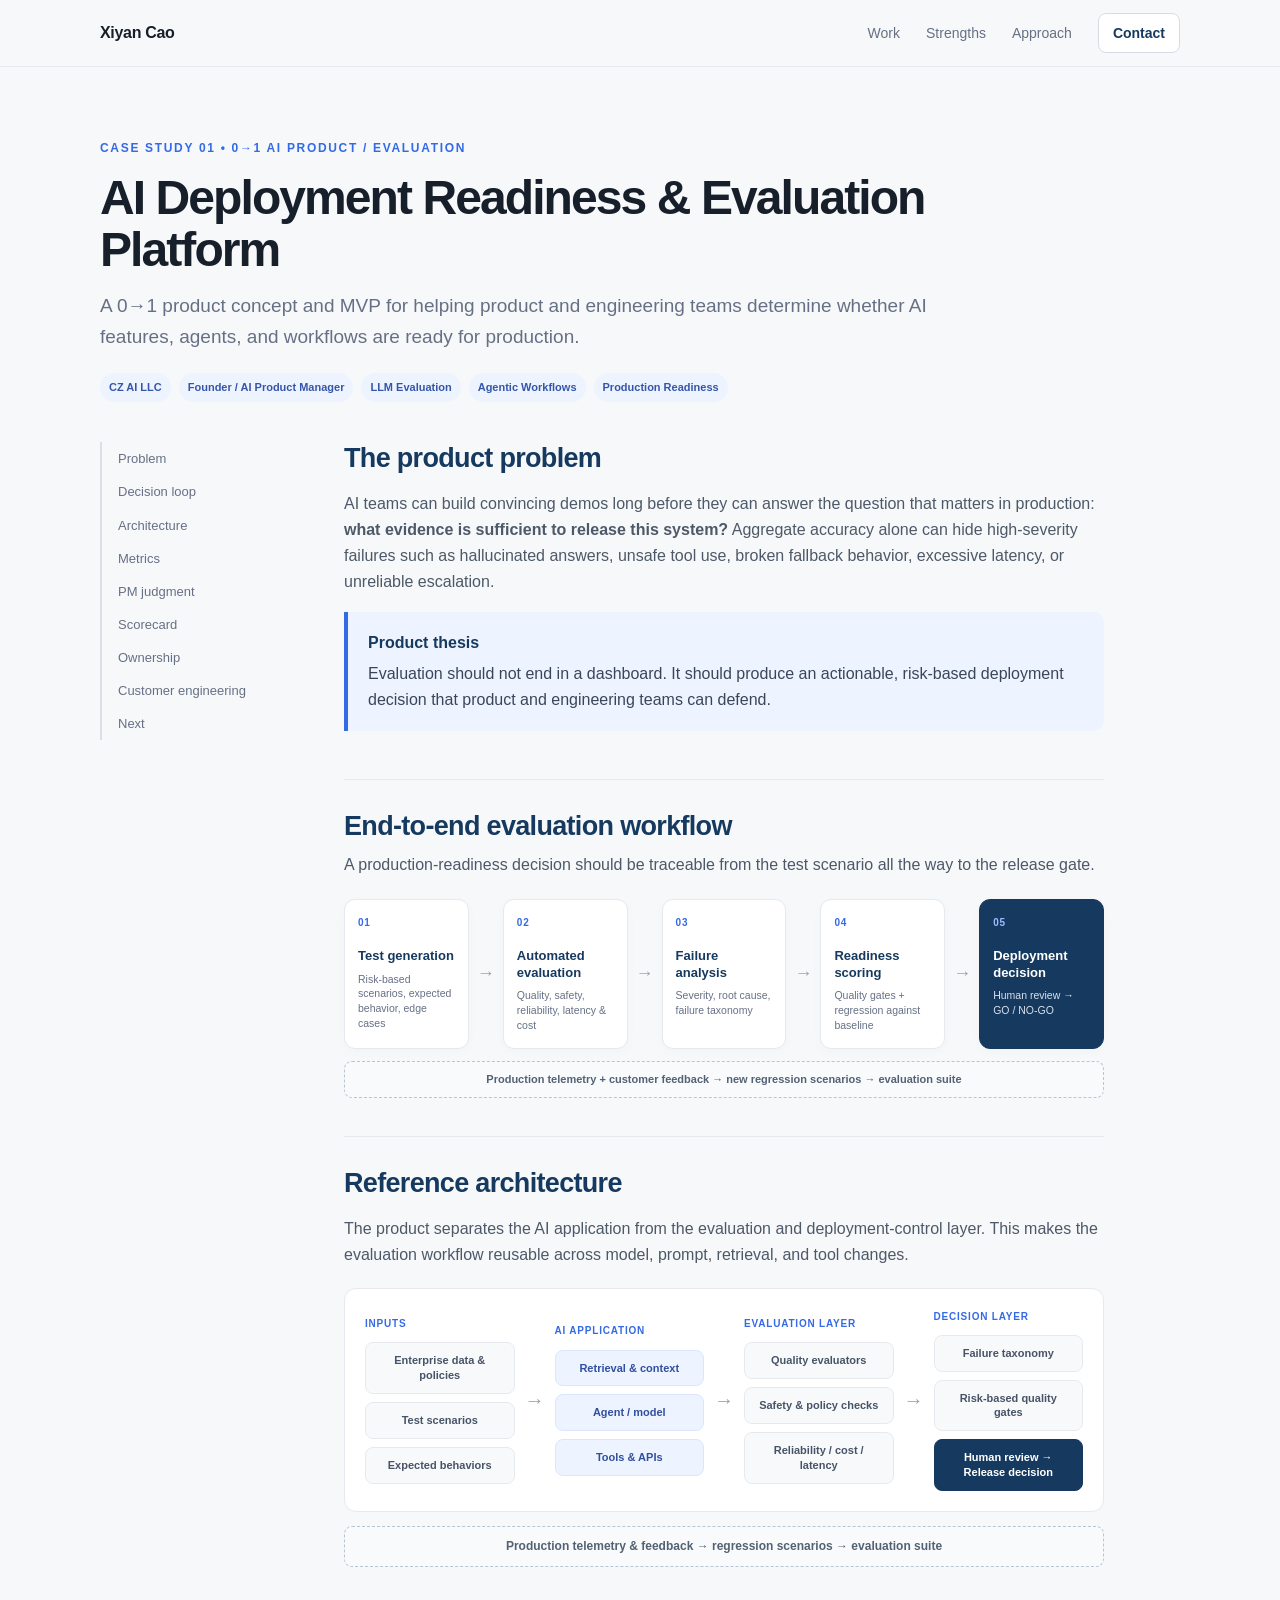
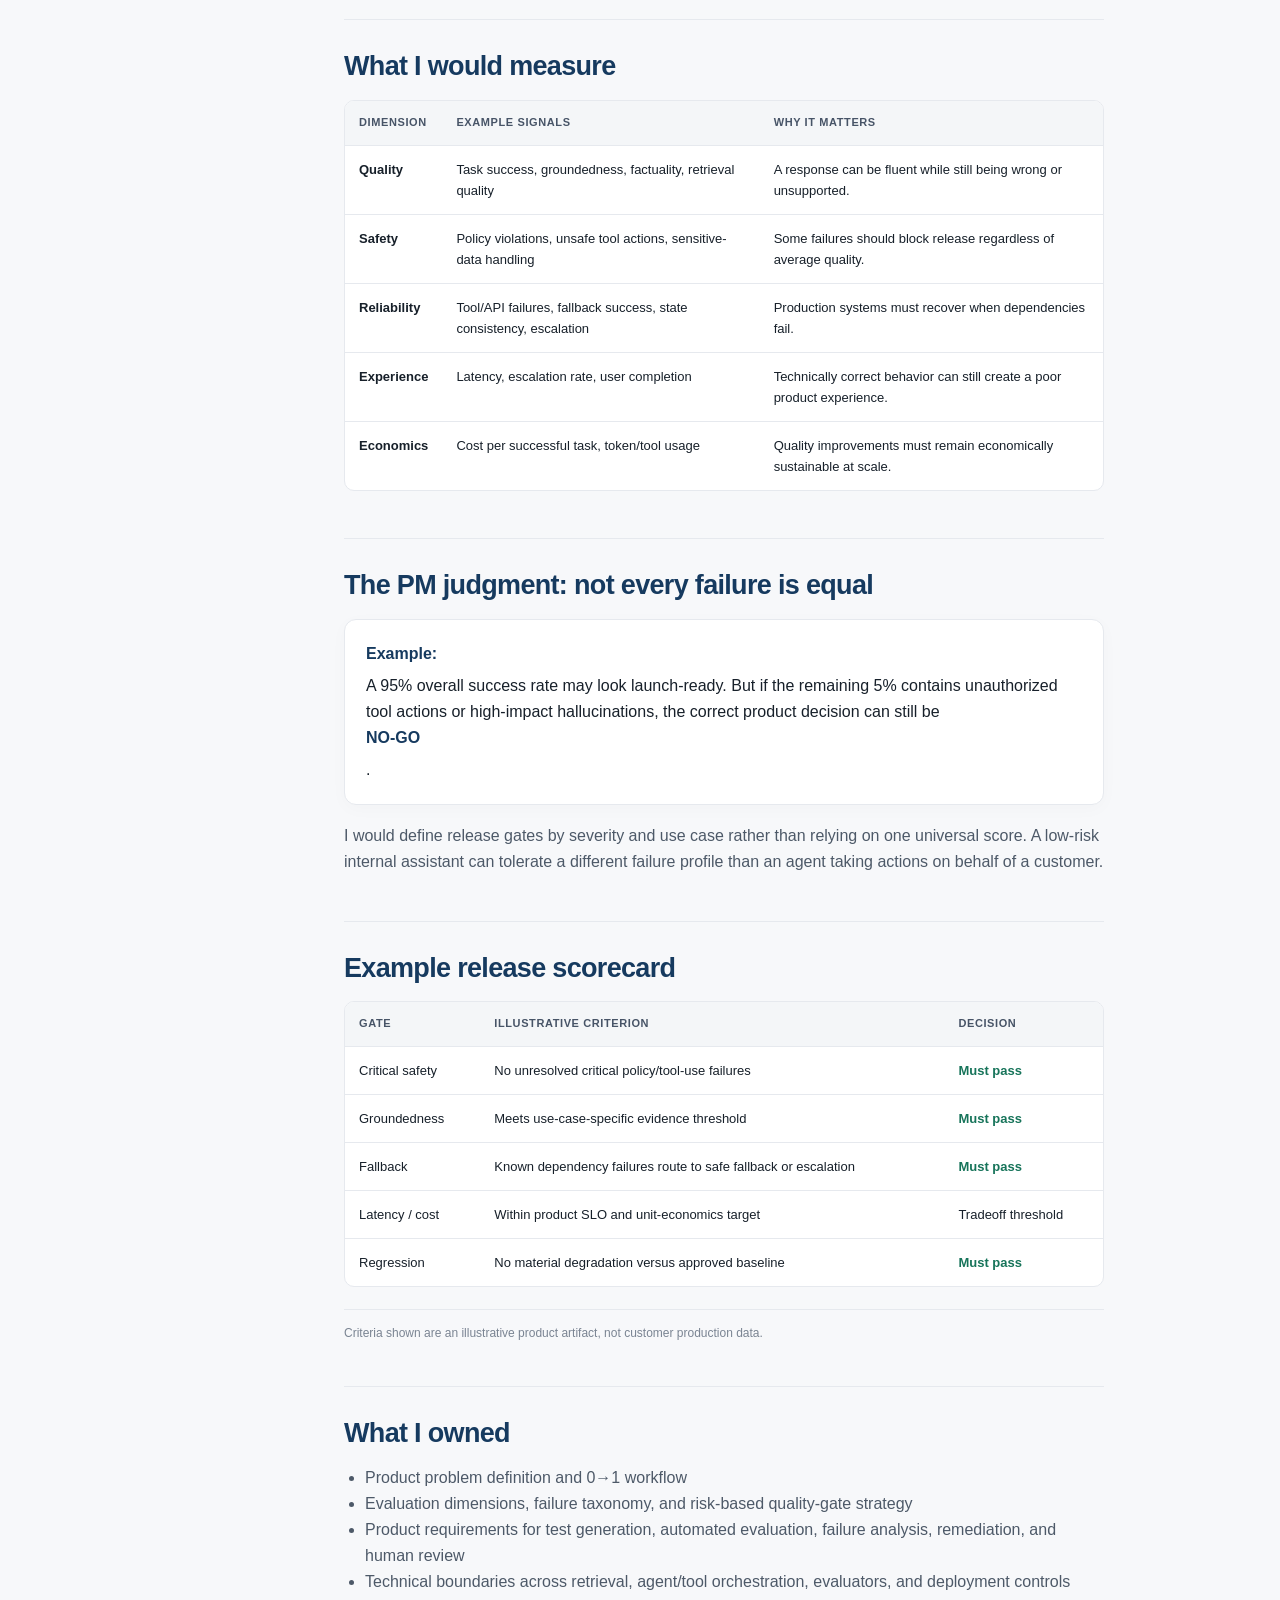
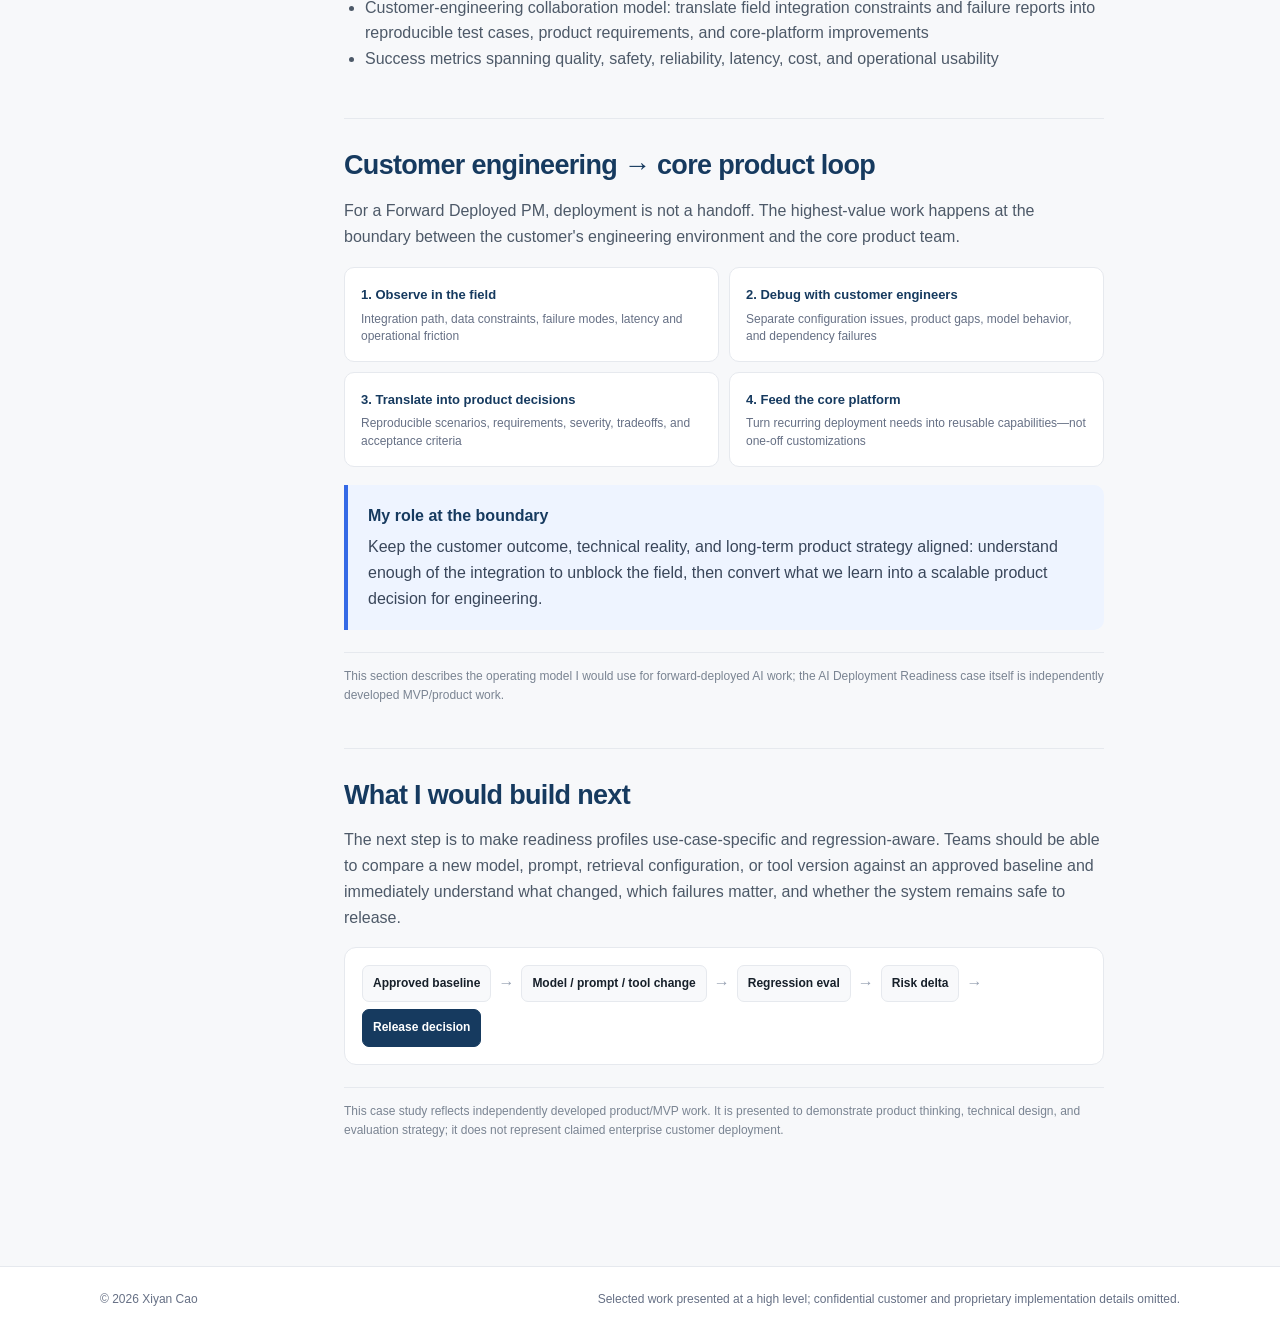
==== commit 4730583b: "Add files via upload" ====
--- a/case-ai-readiness.html
+++ b/case-ai-readiness.html
@@ -1,18 +1,22 @@
 <!doctype html><html><head><meta charset="utf-8"><meta name="viewport" content="width=device-width,initial-scale=1"><title>AI Deployment Readiness Case Study | Xiyan Cao</title><link rel="stylesheet" href="style.css"></head><body><header class="top"><div class="wrap nav"><a class="brand" href="index.html">Xiyan Cao</a><nav><a href="index.html#work">Work</a><a href="index.html#strengths">Strengths</a><a href="index.html#approach">Approach</a><a class="pill" href="mailto:xiyancao257@gmail.com">Contact</a></nav></div></header><main>
 <section class="wrap casehero"><p class="eyebrow">CASE STUDY 01 • 0→1 AI PRODUCT / EVALUATION</p><h1>AI Deployment Readiness & Evaluation Platform</h1><p class="lead">A 0→1 product concept and MVP for helping product and engineering teams determine whether AI features, agents, and workflows are ready for production.</p><div class="case-meta"><span class="tag">CZ AI LLC</span><span class="tag">Founder / AI Product Manager</span><span class="tag">LLM Evaluation</span><span class="tag">Agentic Workflows</span><span class="tag">Production Readiness</span></div></section>
-<div class="wrap content"><aside class="toc"><a href="#problem">Problem</a><a href="#workflow">Decision loop</a><a href="#architecture">Architecture</a><a href="#metrics">Metrics</a><a href="#tradeoff">PM judgment</a><a href="#artifact">Scorecard</a><a href="#ownership">Ownership</a><a href="#next">Next</a></aside><article class="story">
+<div class="wrap content"><aside class="toc"><a href="#problem">Problem</a><a href="#workflow">Decision loop</a><a href="#architecture">Architecture</a><a href="#metrics">Metrics</a><a href="#tradeoff">PM judgment</a><a href="#artifact">Scorecard</a><a href="#ownership">Ownership</a><a href="#customer-engineering">Customer engineering</a><a href="#next">Next</a></aside><article class="story">
 <section id="problem">
 <h2>The product problem</h2>
 <p>AI teams can build convincing demos long before they can answer the question that matters in production: <strong>what evidence is sufficient to release this system?</strong> Aggregate accuracy alone can hide high-severity failures such as hallucinated answers, unsafe tool use, broken fallback behavior, excessive latency, or unreliable escalation.</p>
 <div class="decision"><b>Product thesis</b>Evaluation should not end in a dashboard. It should produce an actionable, risk-based deployment decision that product and engineering teams can defend.</div>
 </section>
 
-<section id="workflow">
-<h2>The deployment decision loop</h2>
-<div class="flow">
-<span>Test scenarios</span><em>→</em><span>Automated evals</span><em>→</em><span>Failure analysis</span><em>→</em><span>Remediation</span><em>→</em><span>Human review</span><em>→</em><span class="hi">GO / NO-GO</span>
+<section id="workflow"><h2>End-to-end evaluation workflow</h2>
+<p class="section-intro">A production-readiness decision should be traceable from the test scenario all the way to the release gate.</p>
+<div class="eval-diagram" aria-label="Evaluation workflow diagram">
+  <div class="eval-step"><small>01</small><strong>Test generation</strong><span>Risk-based scenarios, expected behavior, edge cases</span></div><div class="eval-arrow">→</div>
+  <div class="eval-step"><small>02</small><strong>Automated evaluation</strong><span>Quality, safety, reliability, latency & cost</span></div><div class="eval-arrow">→</div>
+  <div class="eval-step"><small>03</small><strong>Failure analysis</strong><span>Severity, root cause, failure taxonomy</span></div><div class="eval-arrow">→</div>
+  <div class="eval-step"><small>04</small><strong>Readiness scoring</strong><span>Quality gates + regression against baseline</span></div><div class="eval-arrow">→</div>
+  <div class="eval-step decision-step"><small>05</small><strong>Deployment decision</strong><span>Human review → GO / NO-GO</span></div>
 </div>
-<p>I designed the workflow so teams can move from broad evaluation scores to specific failure modes, remediation actions, and release criteria. High-severity failures can block deployment even when an overall score looks strong.</p>
+<div class="eval-feedback">Production telemetry + customer feedback → new regression scenarios → evaluation suite</div>
 </section>
 
 <section id="architecture">
@@ -88,10 +92,22 @@
 <li>Evaluation dimensions, failure taxonomy, and risk-based quality-gate strategy</li>
 <li>Product requirements for test generation, automated evaluation, failure analysis, remediation, and human review</li>
 <li>Technical boundaries across retrieval, agent/tool orchestration, evaluators, and deployment controls</li>
+<li>Customer-engineering collaboration model: translate field integration constraints and failure reports into reproducible test cases, product requirements, and core-platform improvements</li>
 <li>Success metrics spanning quality, safety, reliability, latency, cost, and operational usability</li>
 </ul>
 </section>
 
+<section id="customer-engineering"><h2>Customer engineering → core product loop</h2>
+<p>For a Forward Deployed PM, deployment is not a handoff. The highest-value work happens at the boundary between the customer's engineering environment and the core product team.</p>
+<div class="ce-loop">
+<div><b>1. Observe in the field</b><span>Integration path, data constraints, failure modes, latency and operational friction</span></div>
+<div><b>2. Debug with customer engineers</b><span>Separate configuration issues, product gaps, model behavior, and dependency failures</span></div>
+<div><b>3. Translate into product decisions</b><span>Reproducible scenarios, requirements, severity, tradeoffs, and acceptance criteria</span></div>
+<div><b>4. Feed the core platform</b><span>Turn recurring deployment needs into reusable capabilities—not one-off customizations</span></div>
+</div>
+<div class="decision"><b>My role at the boundary</b>Keep the customer outcome, technical reality, and long-term product strategy aligned: understand enough of the integration to unblock the field, then convert what we learn into a scalable product decision for engineering.</div>
+<p class="note">This section describes the operating model I would use for forward-deployed AI work; the AI Deployment Readiness case itself is independently developed MVP/product work.</p>
+</section>
 <section id="next">
 <h2>What I would build next</h2>
 <p>The next step is to make readiness profiles use-case-specific and regression-aware. Teams should be able to compare a new model, prompt, retrieval configuration, or tool version against an approved baseline and immediately understand what changed, which failures matter, and whether the system remains safe to release.</p>
--- a/style.css
+++ b/style.css
@@ -81,3 +81,27 @@
 .arch-box.strong{background:var(--blue-soft);color:#314f9f;border-color:#dbe5ff}.arch-box.accent{background:var(--navy);color:#fff;border-color:var(--navy)}
 .arch-arrow{font-size:20px;color:#98a2b3}.feedback-loop{margin:-6px 0 22px;padding:10px 14px;border:1px dashed #b9c5d5;border-radius:8px;text-align:center;font-size:12px;font-weight:700;color:#536273;background:#f8fafc}
 @media(max-width:760px){.architecture{grid-template-columns:1fr}.arch-arrow{transform:rotate(90deg);text-align:center}.arch-col{min-width:0}}
+
+/* V12 homepage structure */
+.identity-strip{display:flex;gap:10px;flex-wrap:wrap;margin-top:24px;color:#526071;font-size:12px}
+.identity-strip span{padding:7px 10px;border:1px solid var(--line);background:#fff;border-radius:999px}
+.identity-strip b{color:var(--navy)}
+.project-no{min-height:34px;display:block;letter-spacing:.06em}
+.bridge-row.five{grid-template-columns:repeat(5,1fr)}
+.depth-grid{display:grid;grid-template-columns:repeat(4,1fr);gap:14px}
+.depth-card{background:#fff;border:1px solid var(--line);border-radius:12px;padding:22px}
+.depth-card h3{font-size:16px;color:var(--navy);margin:0 0 8px}
+.depth-card p{font-size:13px;color:var(--muted);margin:0}
+.about-band{background:#fff;border-block:1px solid var(--line);padding:76px 0}
+.about-band .about{padding:0}
+.cta p{color:var(--muted);margin:10px 0 0}
+@media(max-width:900px){.bridge-row.five{grid-template-columns:1fr 1fr}.depth-grid{grid-template-columns:1fr 1fr}}
+@media(max-width:560px){.bridge-row.five,.depth-grid{grid-template-columns:1fr}.identity-strip{gap:6px}}
+
+/* V13: visual evaluation workflow + customer engineering loop */
+.section-intro{color:var(--muted);margin-top:-4px}
+.eval-diagram{display:grid;grid-template-columns:1fr auto 1fr auto 1fr auto 1fr auto 1fr;gap:8px;align-items:stretch;margin:22px 0 12px}
+.eval-step{background:#fff;border:1px solid var(--line);border-radius:11px;padding:15px 13px;min-width:0;box-shadow:0 3px 12px rgba(23,32,42,.025)}
+.eval-step small{display:block;color:var(--blue);font-size:10px;font-weight:800;letter-spacing:.08em;margin-bottom:16px}.eval-step strong{display:block;color:var(--navy);font-size:13px;line-height:1.3;margin-bottom:7px}.eval-step span{display:block;color:var(--muted);font-size:10.5px;line-height:1.4}.decision-step{background:var(--navy);border-color:var(--navy)}.decision-step small{color:#9cbcff}.decision-step strong{color:#fff}.decision-step span{color:#d8e1eb}.eval-arrow{align-self:center;color:#98a2b3;font-size:18px}.eval-feedback{font-size:11px;font-weight:700;color:#536273;text-align:center;padding:9px 12px;border:1px dashed #b9c5d5;background:#f8fafc;border-radius:8px;margin-bottom:8px}
+.ce-loop{display:grid;grid-template-columns:1fr 1fr;gap:10px;margin:18px 0}.ce-loop div{background:#fff;border:1px solid var(--line);border-radius:10px;padding:16px}.ce-loop b{display:block;color:var(--navy);font-size:13px;margin-bottom:5px}.ce-loop span{display:block;color:var(--muted);font-size:12px;line-height:1.45}
+@media(max-width:900px){.eval-diagram{grid-template-columns:1fr}.eval-arrow{transform:rotate(90deg);text-align:center}.ce-loop{grid-template-columns:1fr}}
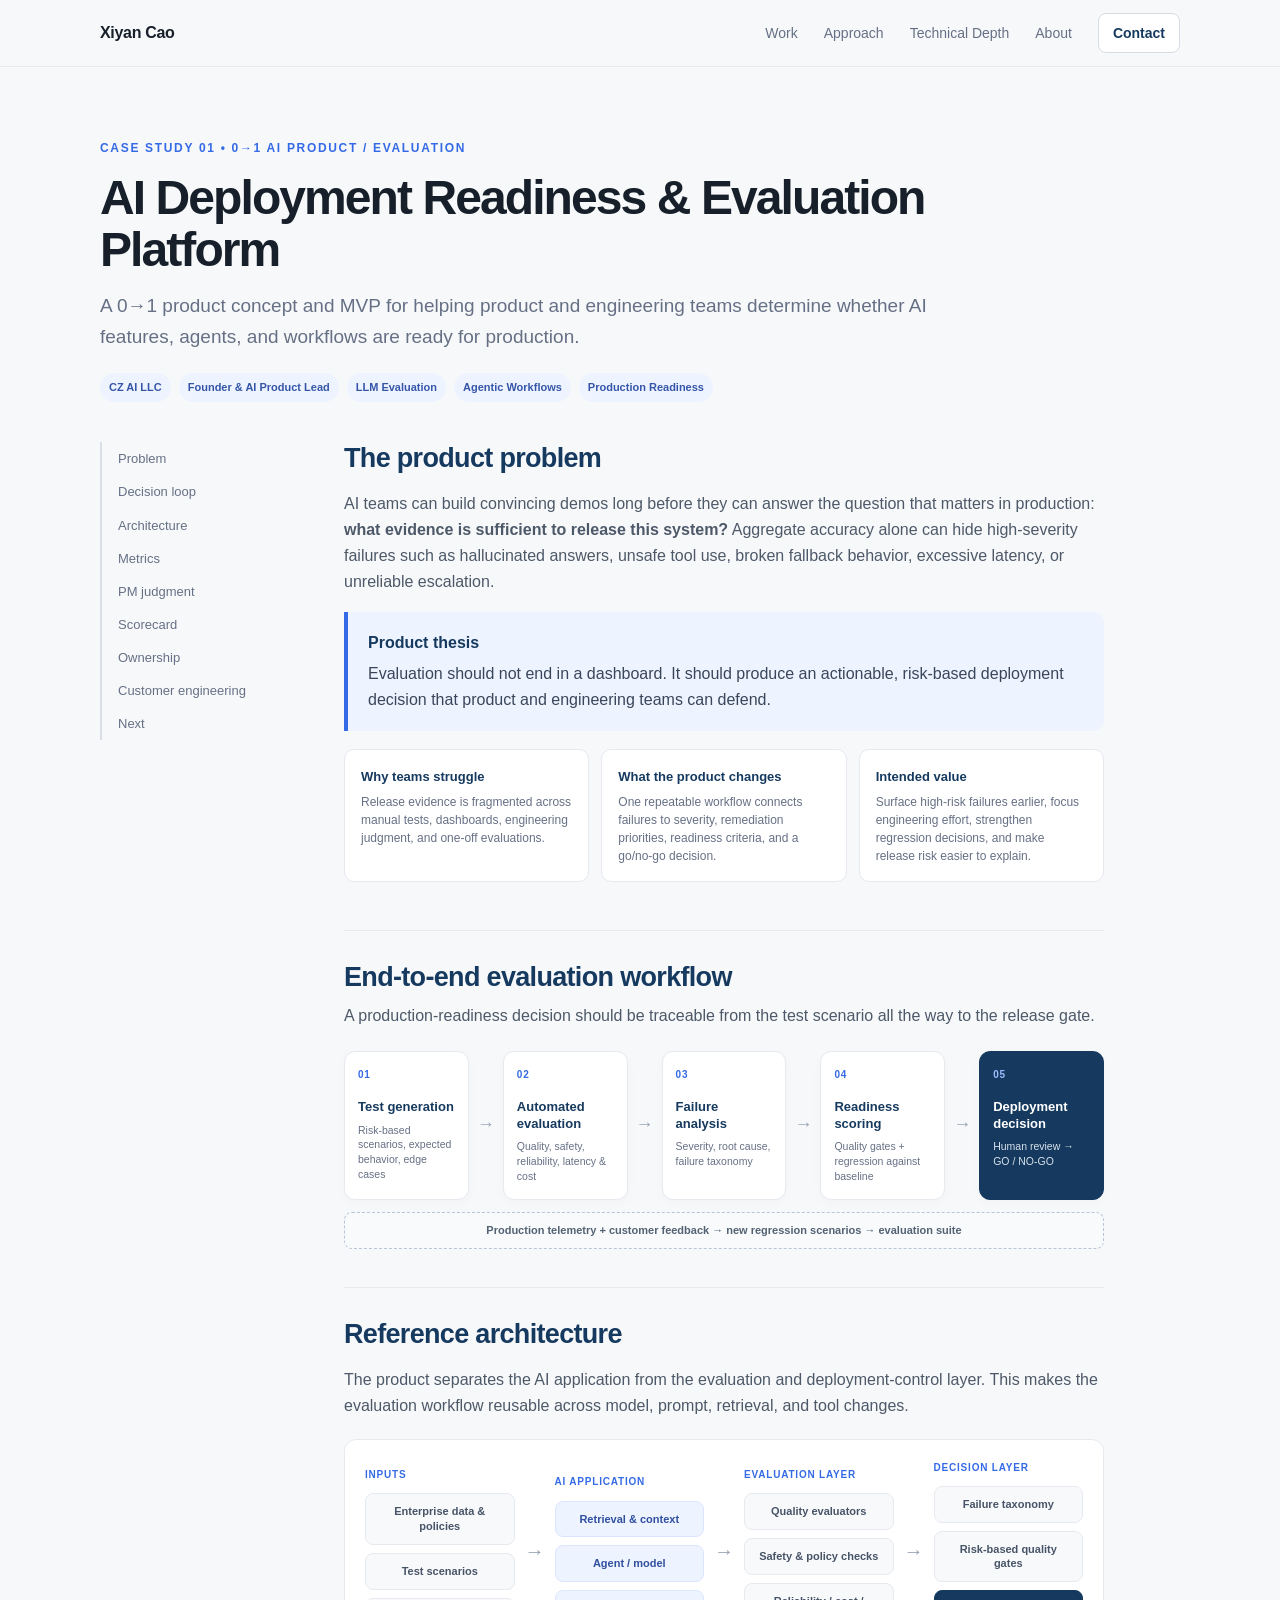
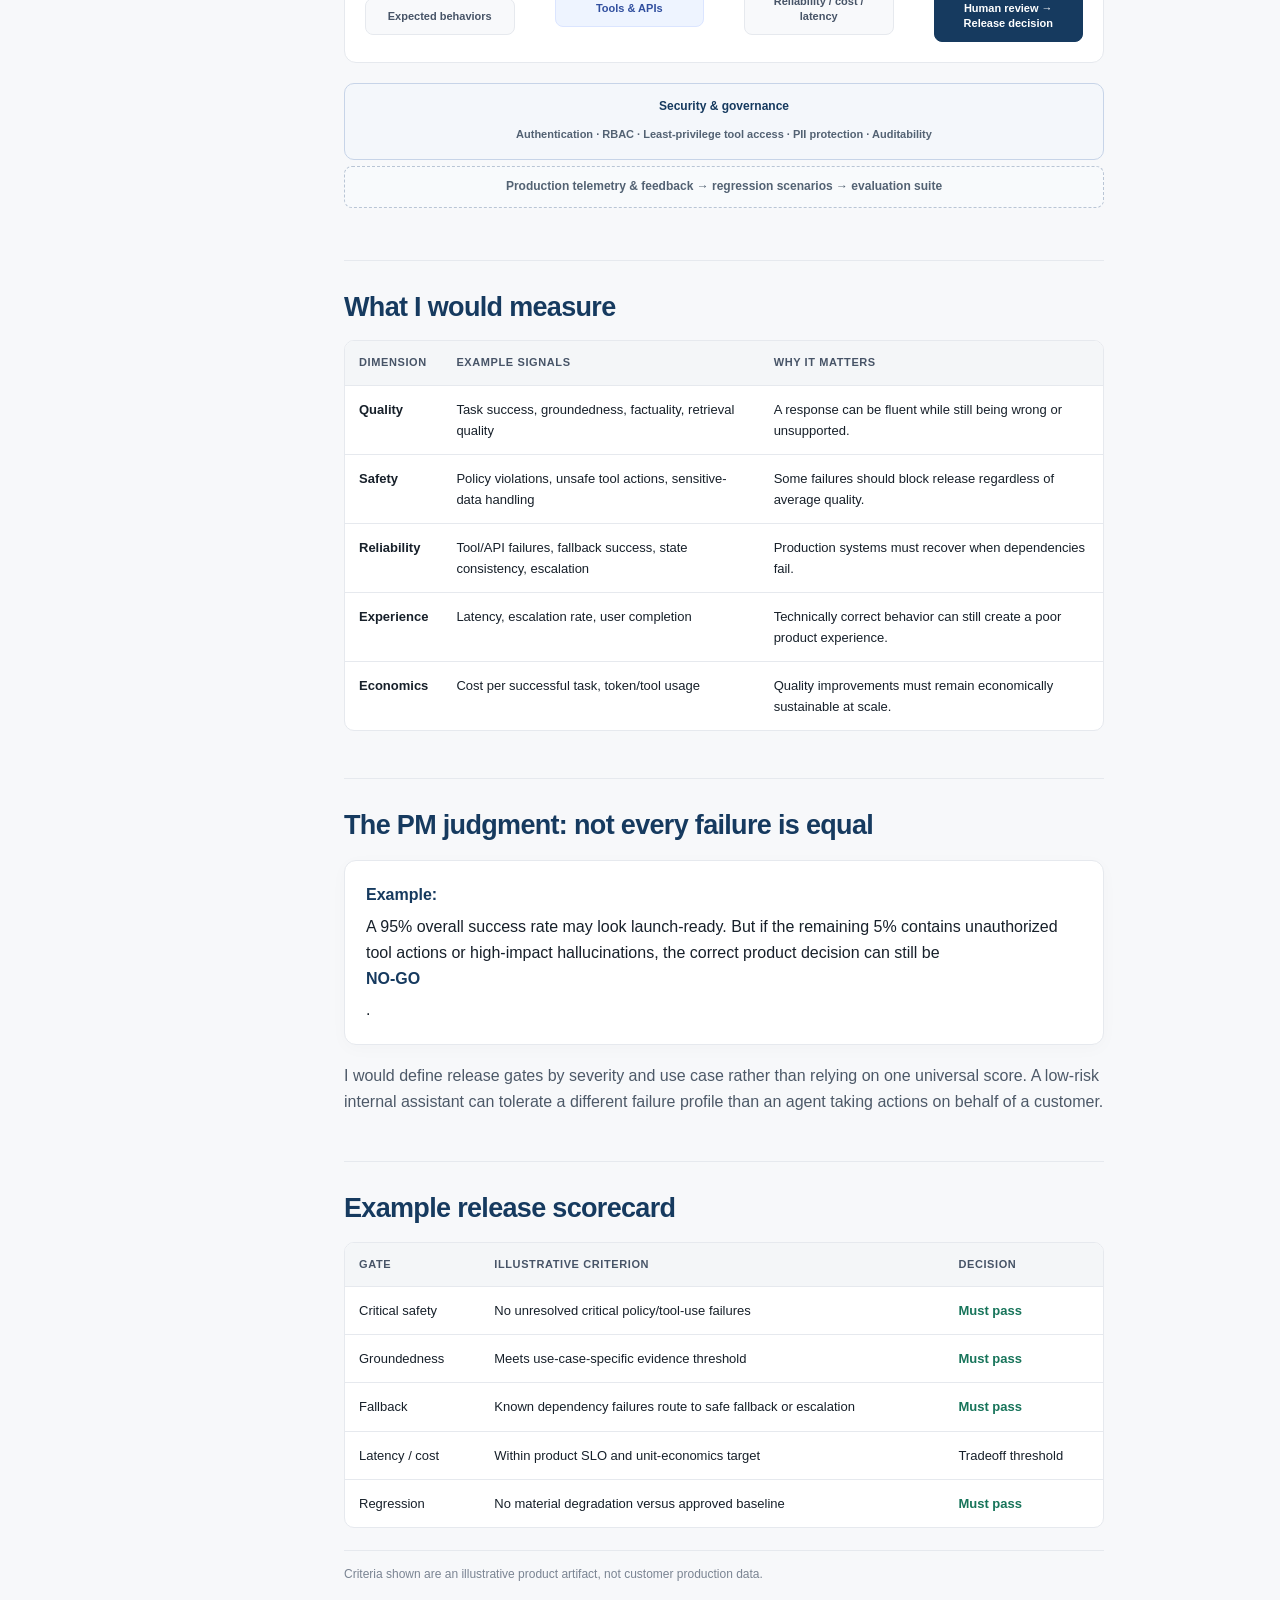
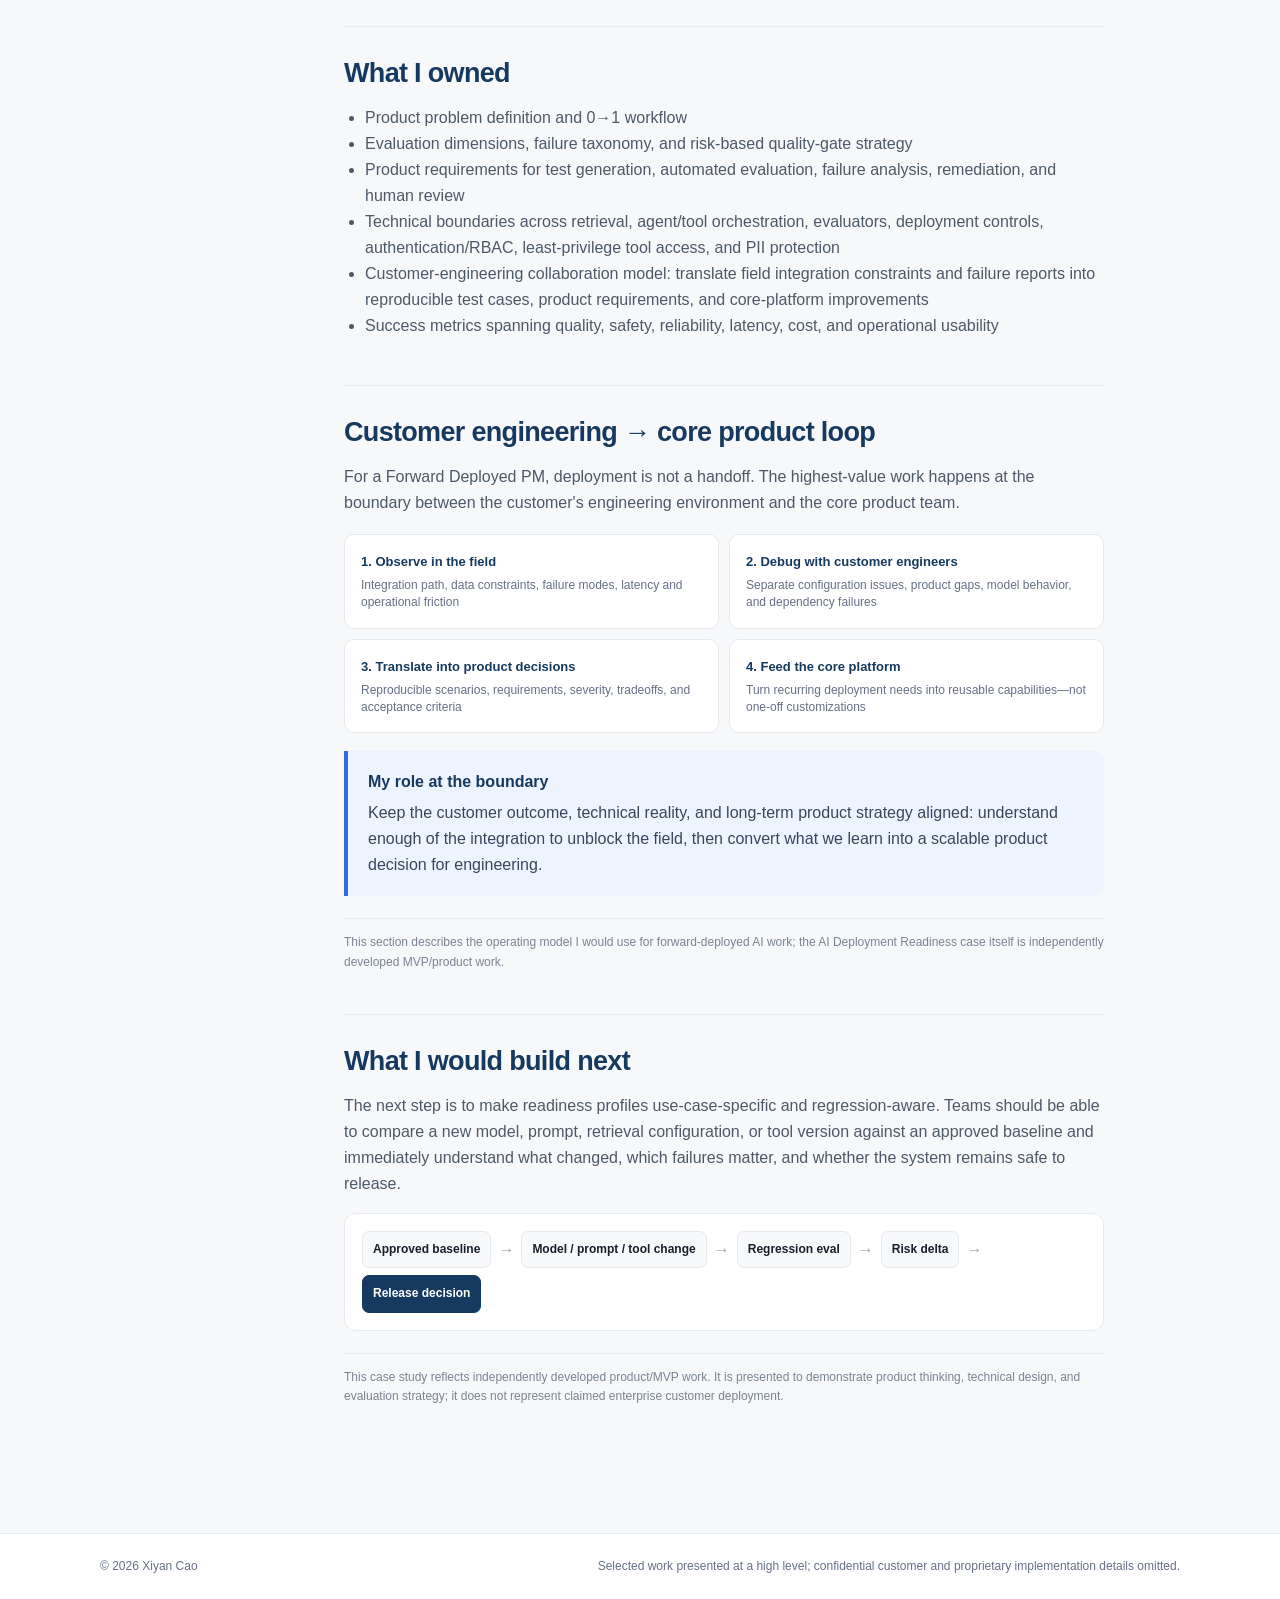
==== commit fb6c946b: "Add files via upload" ====
--- a/case-ai-readiness.html
+++ b/case-ai-readiness.html
@@ -1,10 +1,11 @@
-<!doctype html><html><head><meta charset="utf-8"><meta name="viewport" content="width=device-width,initial-scale=1"><title>AI Deployment Readiness Case Study | Xiyan Cao</title><link rel="stylesheet" href="style.css"></head><body><header class="top"><div class="wrap nav"><a class="brand" href="index.html">Xiyan Cao</a><nav><a href="index.html#work">Work</a><a href="index.html#strengths">Strengths</a><a href="index.html#approach">Approach</a><a class="pill" href="mailto:xiyancao257@gmail.com">Contact</a></nav></div></header><main>
-<section class="wrap casehero"><p class="eyebrow">CASE STUDY 01 • 0→1 AI PRODUCT / EVALUATION</p><h1>AI Deployment Readiness & Evaluation Platform</h1><p class="lead">A 0→1 product concept and MVP for helping product and engineering teams determine whether AI features, agents, and workflows are ready for production.</p><div class="case-meta"><span class="tag">CZ AI LLC</span><span class="tag">Founder / AI Product Manager</span><span class="tag">LLM Evaluation</span><span class="tag">Agentic Workflows</span><span class="tag">Production Readiness</span></div></section>
+<!doctype html><html><head><meta charset="utf-8"><meta name="viewport" content="width=device-width,initial-scale=1"><title>AI Deployment Readiness Case Study | Xiyan Cao</title><link rel="stylesheet" href="style.css"></head><body><header class="top"><div class="wrap nav"><a class="brand" href="index.html">Xiyan Cao</a><nav><a href="index.html#work">Work</a><a href="index.html#approach">Approach</a><a href="index.html#depth">Technical Depth</a><a href="index.html#about">About</a><a class="pill" href="mailto:xiyancao257@gmail.com">Contact</a></nav></div></header><main>
+<section class="wrap casehero"><p class="eyebrow">CASE STUDY 01 • 0→1 AI PRODUCT / EVALUATION</p><h1>AI Deployment Readiness & Evaluation Platform</h1><p class="lead">A 0→1 product concept and MVP for helping product and engineering teams determine whether AI features, agents, and workflows are ready for production.</p><div class="case-meta"><span class="tag">CZ AI LLC</span><span class="tag">Founder & AI Product Lead</span><span class="tag">LLM Evaluation</span><span class="tag">Agentic Workflows</span><span class="tag">Production Readiness</span></div></section>
 <div class="wrap content"><aside class="toc"><a href="#problem">Problem</a><a href="#workflow">Decision loop</a><a href="#architecture">Architecture</a><a href="#metrics">Metrics</a><a href="#tradeoff">PM judgment</a><a href="#artifact">Scorecard</a><a href="#ownership">Ownership</a><a href="#customer-engineering">Customer engineering</a><a href="#next">Next</a></aside><article class="story">
 <section id="problem">
 <h2>The product problem</h2>
 <p>AI teams can build convincing demos long before they can answer the question that matters in production: <strong>what evidence is sufficient to release this system?</strong> Aggregate accuracy alone can hide high-severity failures such as hallucinated answers, unsafe tool use, broken fallback behavior, excessive latency, or unreliable escalation.</p>
 <div class="decision"><b>Product thesis</b>Evaluation should not end in a dashboard. It should produce an actionable, risk-based deployment decision that product and engineering teams can defend.</div>
+<div class="value-grid"><div><b>Why teams struggle</b><span>Release evidence is fragmented across manual tests, dashboards, engineering judgment, and one-off evaluations.</span></div><div><b>What the product changes</b><span>One repeatable workflow connects failures to severity, remediation priorities, readiness criteria, and a go/no-go decision.</span></div><div><b>Intended value</b><span>Surface high-risk failures earlier, focus engineering effort, strengthen regression decisions, and make release risk easier to explain.</span></div></div>
 </section>
 
 <section id="workflow"><h2>End-to-end evaluation workflow</h2>
@@ -51,7 +52,7 @@
     <div class="arch-box accent">Human review → Release decision</div>
   </div>
 </div>
-<div class="feedback-loop">Production telemetry & feedback → regression scenarios → evaluation suite</div>
+<div class="governance-layer"><b>Security & governance</b><span>Authentication · RBAC · Least-privilege tool access · PII protection · Auditability</span></div><div class="feedback-loop">Production telemetry & feedback → regression scenarios → evaluation suite</div>
 </section>
 
 <section id="metrics">
@@ -91,7 +92,7 @@
 <li>Product problem definition and 0→1 workflow</li>
 <li>Evaluation dimensions, failure taxonomy, and risk-based quality-gate strategy</li>
 <li>Product requirements for test generation, automated evaluation, failure analysis, remediation, and human review</li>
-<li>Technical boundaries across retrieval, agent/tool orchestration, evaluators, and deployment controls</li>
+<li>Technical boundaries across retrieval, agent/tool orchestration, evaluators, deployment controls, authentication/RBAC, least-privilege tool access, and PII protection</li>
 <li>Customer-engineering collaboration model: translate field integration constraints and failure reports into reproducible test cases, product requirements, and core-platform improvements</li>
 <li>Success metrics spanning quality, safety, reliability, latency, cost, and operational usability</li>
 </ul>
--- a/style.css
+++ b/style.css
@@ -105,3 +105,25 @@
 .eval-step small{display:block;color:var(--blue);font-size:10px;font-weight:800;letter-spacing:.08em;margin-bottom:16px}.eval-step strong{display:block;color:var(--navy);font-size:13px;line-height:1.3;margin-bottom:7px}.eval-step span{display:block;color:var(--muted);font-size:10.5px;line-height:1.4}.decision-step{background:var(--navy);border-color:var(--navy)}.decision-step small{color:#9cbcff}.decision-step strong{color:#fff}.decision-step span{color:#d8e1eb}.eval-arrow{align-self:center;color:#98a2b3;font-size:18px}.eval-feedback{font-size:11px;font-weight:700;color:#536273;text-align:center;padding:9px 12px;border:1px dashed #b9c5d5;background:#f8fafc;border-radius:8px;margin-bottom:8px}
 .ce-loop{display:grid;grid-template-columns:1fr 1fr;gap:10px;margin:18px 0}.ce-loop div{background:#fff;border:1px solid var(--line);border-radius:10px;padding:16px}.ce-loop b{display:block;color:var(--navy);font-size:13px;margin-bottom:5px}.ce-loop span{display:block;color:var(--muted);font-size:12px;line-height:1.45}
 @media(max-width:900px){.eval-diagram{grid-template-columns:1fr}.eval-arrow{transform:rotate(90deg);text-align:center}.ce-loop{grid-template-columns:1fr}}
+
+/* V14 final copy and scanability polish */
+.identity-strip{align-items:center}
+.identity-strip span{white-space:normal}
+.about-focus{margin-top:18px!important;font-size:18px!important;color:var(--ink)!important}
+.project .desc{line-height:1.55}
+.bridge-step p{line-height:1.5}
+@media(max-width:560px){.identity-strip span{width:auto}}
+
+/* V15 final cleanup */
+.identity-strip{display:flex;gap:8px;flex-wrap:wrap;align-items:center;margin-top:22px}
+.identity-strip span{display:inline-flex;align-items:center;gap:4px;padding:7px 10px;border:1px solid var(--line);background:#fff;border-radius:999px;white-space:normal}
+.identity-strip b{color:var(--navy)}
+.about-focus{margin-top:18px!important;font-size:18px!important;color:var(--ink)!important}
+.project .evidence span{white-space:normal}
+@media(max-width:560px){
+  .identity-strip{gap:6px}
+  .identity-strip span{width:auto}
+}
+
+/* V16: product-value and security/governance refinements */
+.value-grid{display:grid;grid-template-columns:repeat(3,1fr);gap:12px;margin:18px 0}.value-grid>div{padding:16px;border:1px solid var(--line);border-radius:10px;background:#fff}.value-grid b{display:block;color:var(--navy);font-size:13px;margin-bottom:6px}.value-grid span{display:block;color:var(--muted);font-size:12px;line-height:1.5}.governance-layer{margin:10px 0 12px;padding:13px 16px;border:1px solid #c7d4e8;background:#f4f7fb;border-radius:10px;text-align:center}.governance-layer b{display:block;color:var(--navy);font-size:12px;margin-bottom:4px}.governance-layer span{font-size:11px;color:#536273;font-weight:700}@media(max-width:760px){.value-grid{grid-template-columns:1fr}}
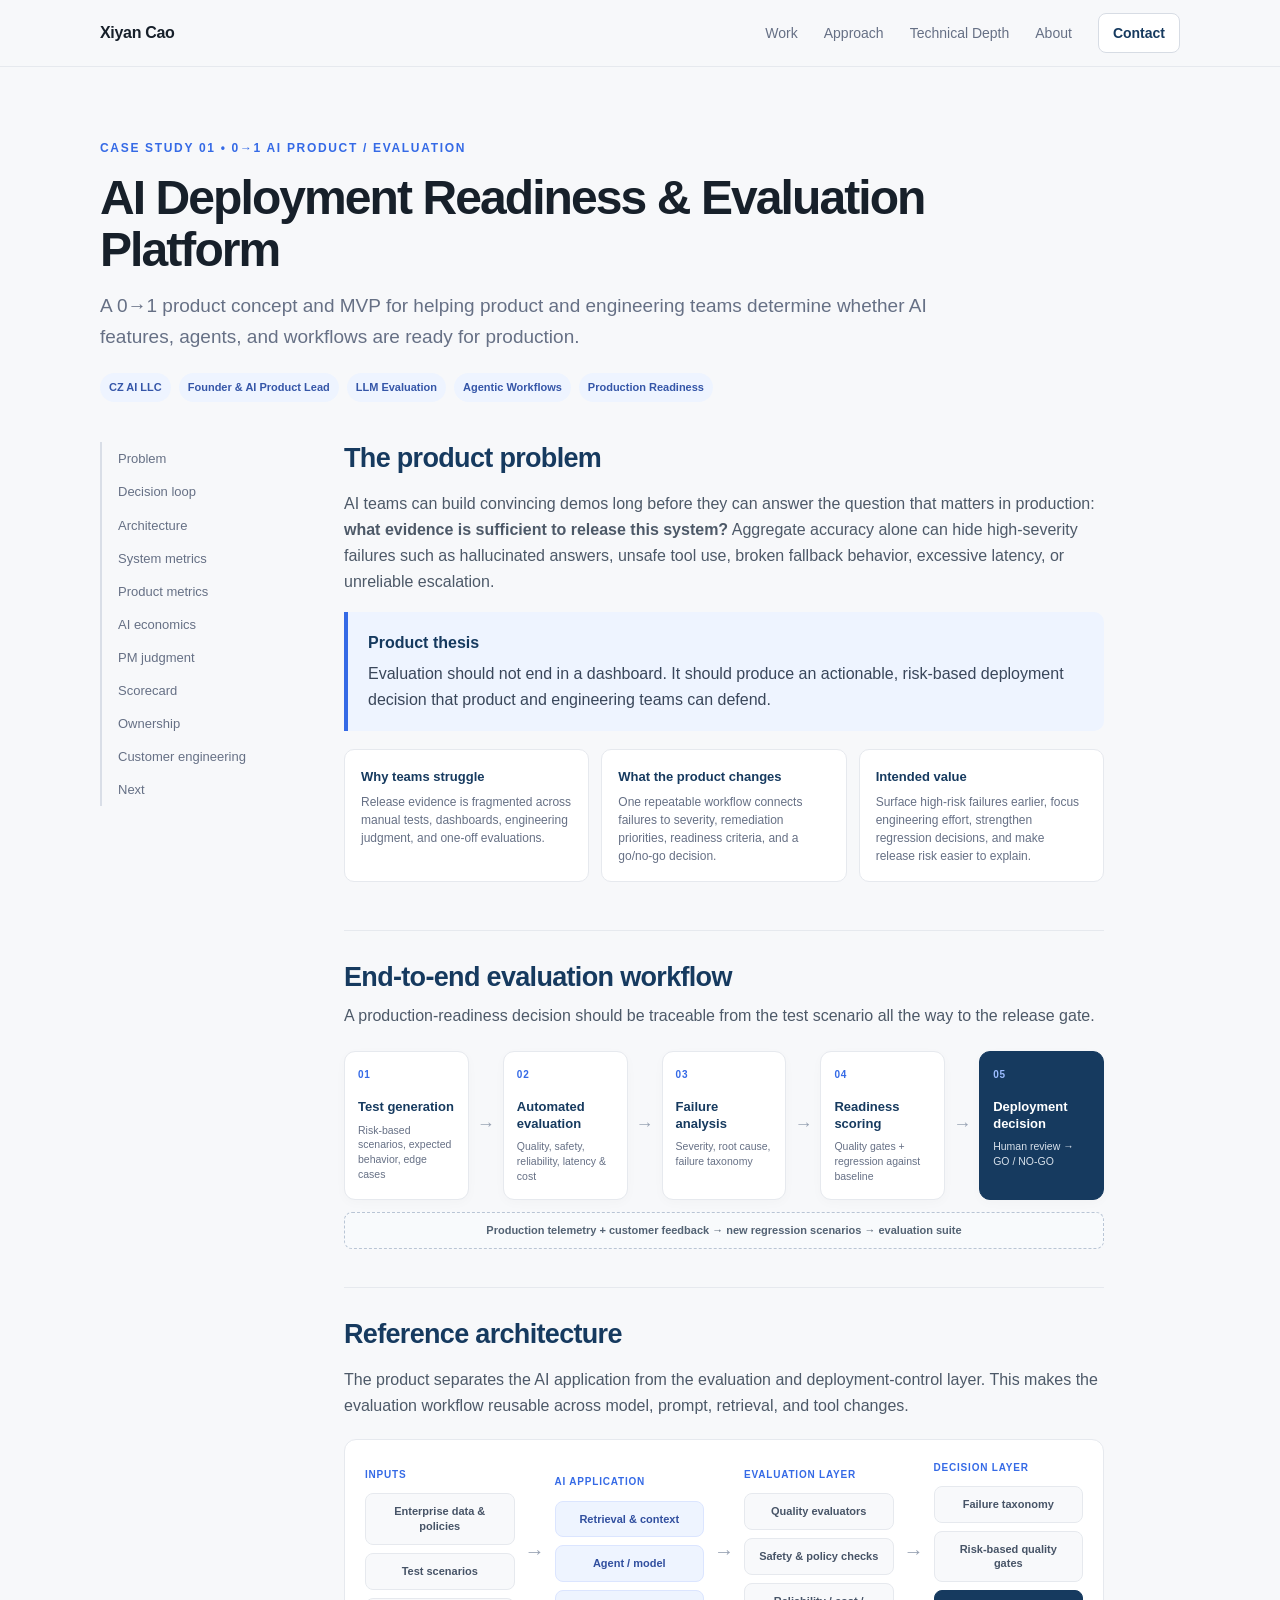
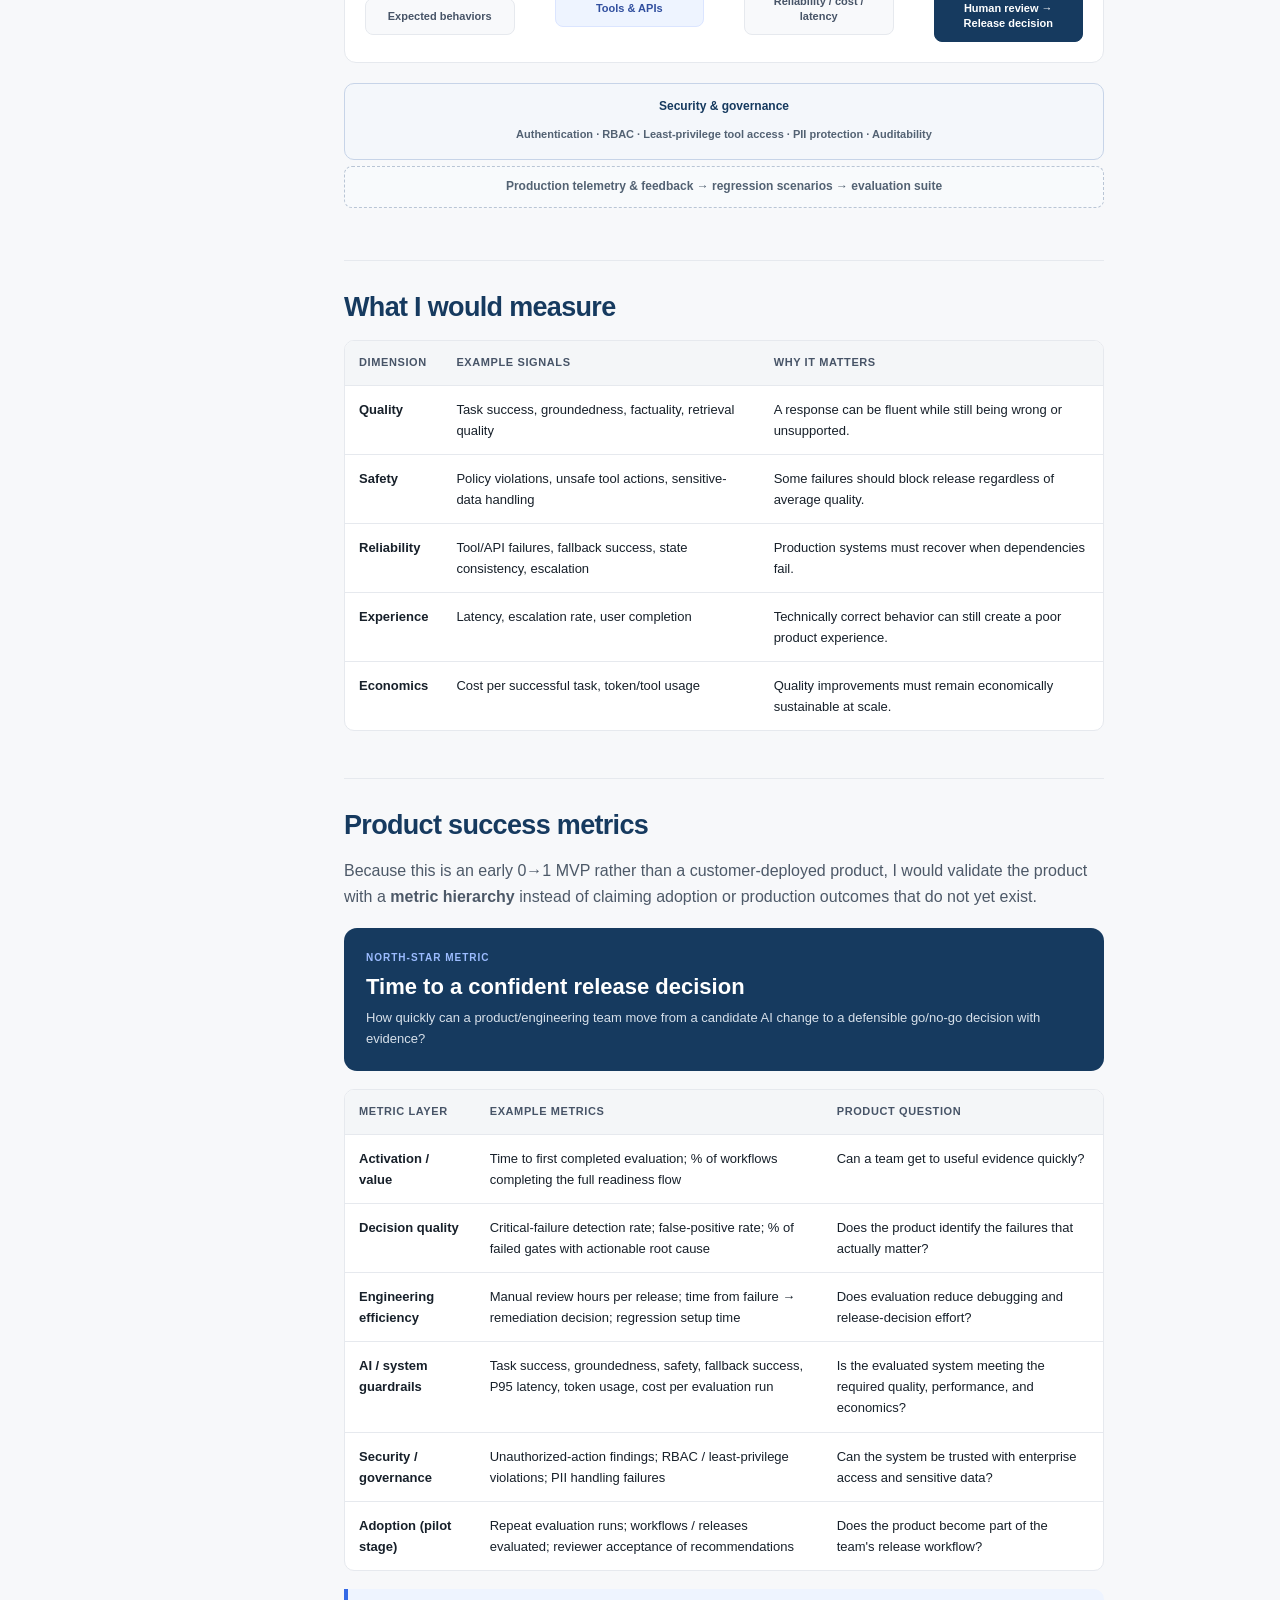
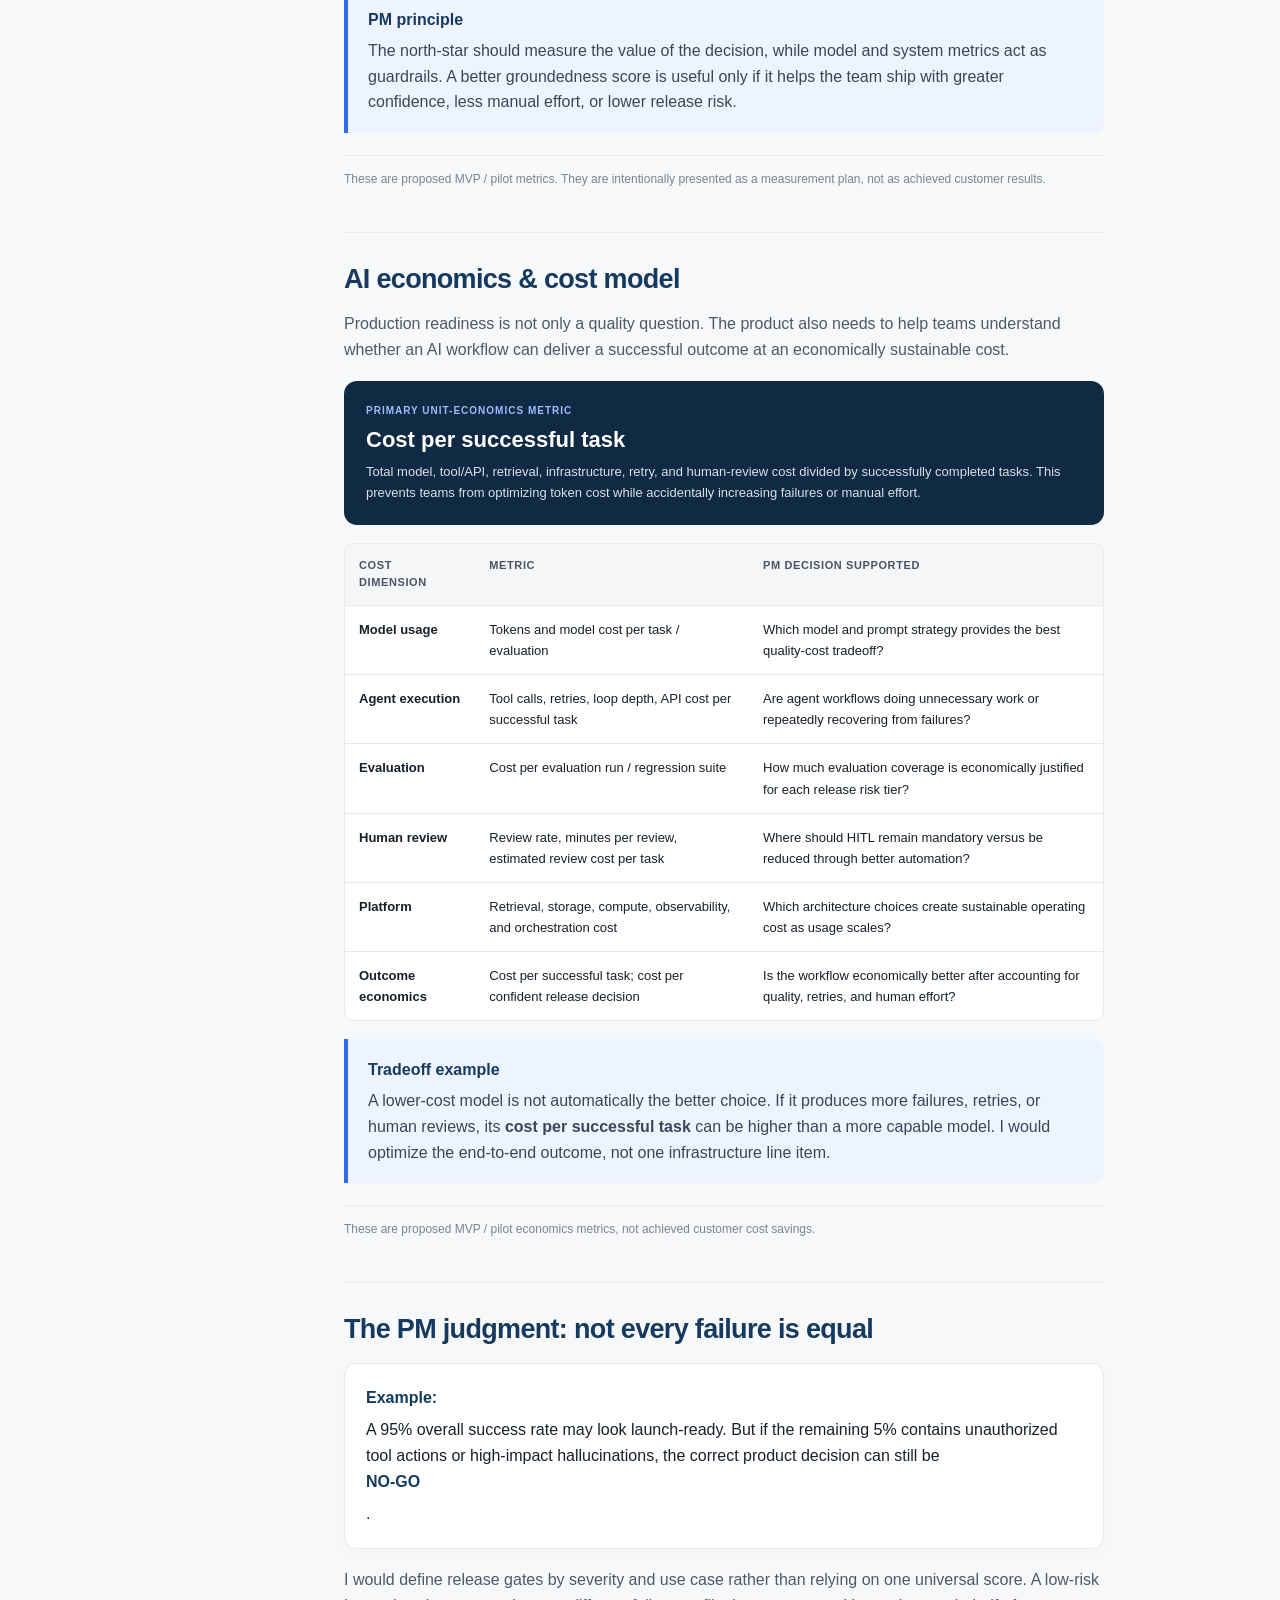
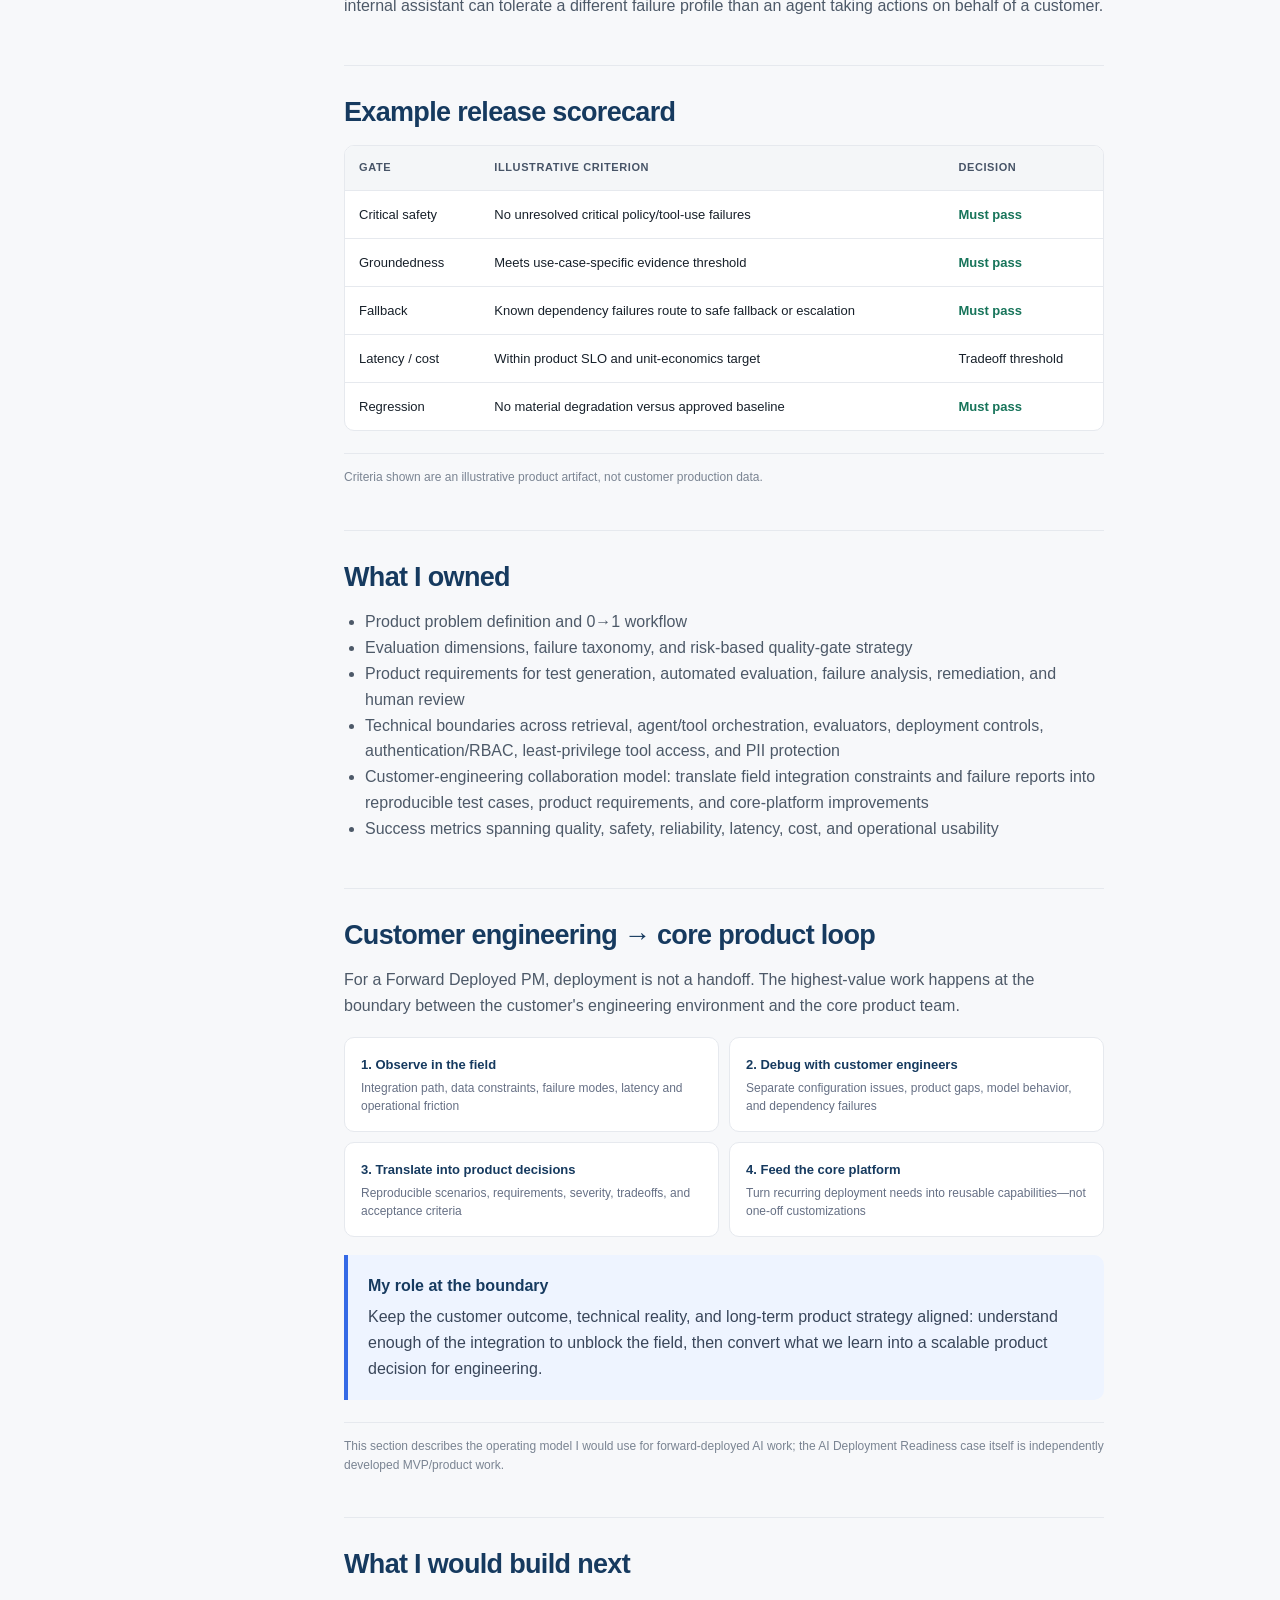
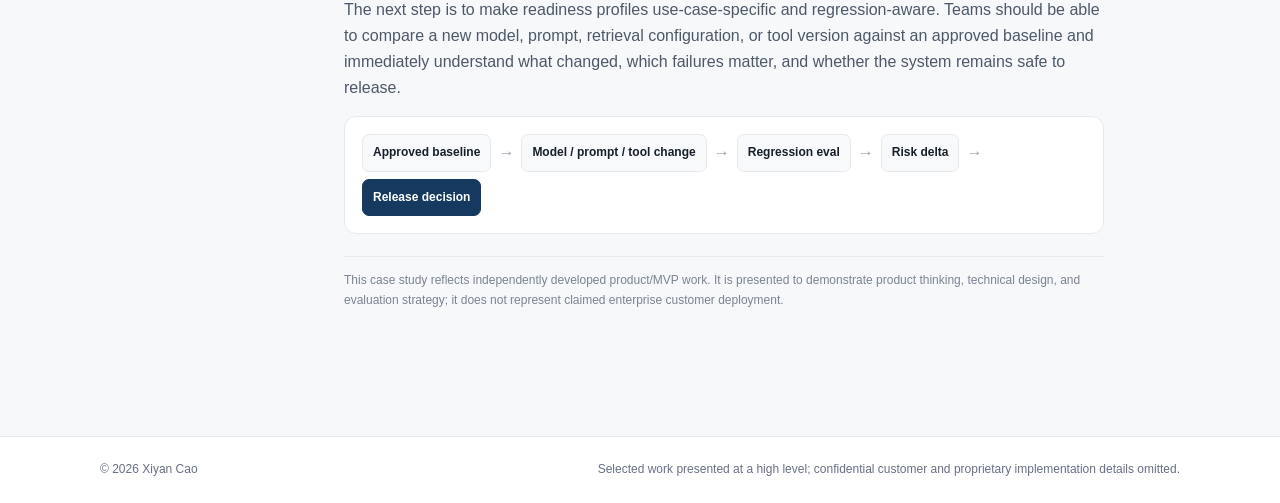
==== commit c5e4740d: "Add files via upload" ====
--- a/case-ai-readiness.html
+++ b/case-ai-readiness.html
@@ -1,6 +1,6 @@
 <!doctype html><html><head><meta charset="utf-8"><meta name="viewport" content="width=device-width,initial-scale=1"><title>AI Deployment Readiness Case Study | Xiyan Cao</title><link rel="stylesheet" href="style.css"></head><body><header class="top"><div class="wrap nav"><a class="brand" href="index.html">Xiyan Cao</a><nav><a href="index.html#work">Work</a><a href="index.html#approach">Approach</a><a href="index.html#depth">Technical Depth</a><a href="index.html#about">About</a><a class="pill" href="mailto:xiyancao257@gmail.com">Contact</a></nav></div></header><main>
 <section class="wrap casehero"><p class="eyebrow">CASE STUDY 01 • 0→1 AI PRODUCT / EVALUATION</p><h1>AI Deployment Readiness & Evaluation Platform</h1><p class="lead">A 0→1 product concept and MVP for helping product and engineering teams determine whether AI features, agents, and workflows are ready for production.</p><div class="case-meta"><span class="tag">CZ AI LLC</span><span class="tag">Founder & AI Product Lead</span><span class="tag">LLM Evaluation</span><span class="tag">Agentic Workflows</span><span class="tag">Production Readiness</span></div></section>
-<div class="wrap content"><aside class="toc"><a href="#problem">Problem</a><a href="#workflow">Decision loop</a><a href="#architecture">Architecture</a><a href="#metrics">Metrics</a><a href="#tradeoff">PM judgment</a><a href="#artifact">Scorecard</a><a href="#ownership">Ownership</a><a href="#customer-engineering">Customer engineering</a><a href="#next">Next</a></aside><article class="story">
+<div class="wrap content"><aside class="toc"><a href="#problem">Problem</a><a href="#workflow">Decision loop</a><a href="#architecture">Architecture</a><a href="#metrics">System metrics</a><a href="#product-metrics">Product metrics</a><a href="#economics">AI economics</a><a href="#tradeoff">PM judgment</a><a href="#artifact">Scorecard</a><a href="#ownership">Ownership</a><a href="#customer-engineering">Customer engineering</a><a href="#next">Next</a></aside><article class="story">
 <section id="problem">
 <h2>The product problem</h2>
 <p>AI teams can build convincing demos long before they can answer the question that matters in production: <strong>what evidence is sufficient to release this system?</strong> Aggregate accuracy alone can hide high-severity failures such as hallucinated answers, unsafe tool use, broken fallback behavior, excessive latency, or unreliable escalation.</p>
@@ -67,6 +67,56 @@
 </table>
 </section>
 
+
+<section id="product-metrics">
+<h2>Product success metrics</h2>
+<p>Because this is an early 0→1 MVP rather than a customer-deployed product, I would validate the product with a <strong>metric hierarchy</strong> instead of claiming adoption or production outcomes that do not yet exist.</p>
+
+<div class="north-star">
+  <span class="north-label">North-star metric</span>
+  <strong>Time to a confident release decision</strong>
+  <p>How quickly can a product/engineering team move from a candidate AI change to a defensible go/no-go decision with evidence?</p>
+</div>
+
+<table>
+<tr><th>Metric layer</th><th>Example metrics</th><th>Product question</th></tr>
+<tr><td><strong>Activation / value</strong></td><td>Time to first completed evaluation; % of workflows completing the full readiness flow</td><td>Can a team get to useful evidence quickly?</td></tr>
+<tr><td><strong>Decision quality</strong></td><td>Critical-failure detection rate; false-positive rate; % of failed gates with actionable root cause</td><td>Does the product identify the failures that actually matter?</td></tr>
+<tr><td><strong>Engineering efficiency</strong></td><td>Manual review hours per release; time from failure → remediation decision; regression setup time</td><td>Does evaluation reduce debugging and release-decision effort?</td></tr>
+<tr><td><strong>AI / system guardrails</strong></td><td>Task success, groundedness, safety, fallback success, P95 latency, token usage, cost per evaluation run</td><td>Is the evaluated system meeting the required quality, performance, and economics?</td></tr>
+<tr><td><strong>Security / governance</strong></td><td>Unauthorized-action findings; RBAC / least-privilege violations; PII handling failures</td><td>Can the system be trusted with enterprise access and sensitive data?</td></tr>
+<tr><td><strong>Adoption (pilot stage)</strong></td><td>Repeat evaluation runs; workflows / releases evaluated; reviewer acceptance of recommendations</td><td>Does the product become part of the team's release workflow?</td></tr>
+</table>
+
+<div class="decision"><b>PM principle</b>The north-star should measure the value of the decision, while model and system metrics act as guardrails. A better groundedness score is useful only if it helps the team ship with greater confidence, less manual effort, or lower release risk.</div>
+<p class="note">These are proposed MVP / pilot metrics. They are intentionally presented as a measurement plan, not as achieved customer results.</p>
+</section>
+
+
+<section id="economics">
+<h2>AI economics & cost model</h2>
+<p>Production readiness is not only a quality question. The product also needs to help teams understand whether an AI workflow can deliver a successful outcome at an economically sustainable cost.</p>
+
+<div class="north-star economics-star">
+  <span class="north-label">Primary unit-economics metric</span>
+  <strong>Cost per successful task</strong>
+  <p>Total model, tool/API, retrieval, infrastructure, retry, and human-review cost divided by successfully completed tasks. This prevents teams from optimizing token cost while accidentally increasing failures or manual effort.</p>
+</div>
+
+<table>
+<tr><th>Cost dimension</th><th>Metric</th><th>PM decision supported</th></tr>
+<tr><td><strong>Model usage</strong></td><td>Tokens and model cost per task / evaluation</td><td>Which model and prompt strategy provides the best quality-cost tradeoff?</td></tr>
+<tr><td><strong>Agent execution</strong></td><td>Tool calls, retries, loop depth, API cost per successful task</td><td>Are agent workflows doing unnecessary work or repeatedly recovering from failures?</td></tr>
+<tr><td><strong>Evaluation</strong></td><td>Cost per evaluation run / regression suite</td><td>How much evaluation coverage is economically justified for each release risk tier?</td></tr>
+<tr><td><strong>Human review</strong></td><td>Review rate, minutes per review, estimated review cost per task</td><td>Where should HITL remain mandatory versus be reduced through better automation?</td></tr>
+<tr><td><strong>Platform</strong></td><td>Retrieval, storage, compute, observability, and orchestration cost</td><td>Which architecture choices create sustainable operating cost as usage scales?</td></tr>
+<tr><td><strong>Outcome economics</strong></td><td>Cost per successful task; cost per confident release decision</td><td>Is the workflow economically better after accounting for quality, retries, and human effort?</td></tr>
+</table>
+
+<div class="decision"><b>Tradeoff example</b>A lower-cost model is not automatically the better choice. If it produces more failures, retries, or human reviews, its <strong>cost per successful task</strong> can be higher than a more capable model. I would optimize the end-to-end outcome, not one infrastructure line item.</div>
+<p class="note">These are proposed MVP / pilot economics metrics, not achieved customer cost savings.</p>
+</section>
+
 <section id="tradeoff">
 <h2>The PM judgment: not every failure is equal</h2>
 <div class="callout"><strong>Example:</strong>A 95% overall success rate may look launch-ready. But if the remaining 5% contains unauthorized tool actions or high-impact hallucinations, the correct product decision can still be <strong>NO-GO</strong>.</div>
--- a/style.css
+++ b/style.css
@@ -127,3 +127,29 @@
 
 /* V16: product-value and security/governance refinements */
 .value-grid{display:grid;grid-template-columns:repeat(3,1fr);gap:12px;margin:18px 0}.value-grid>div{padding:16px;border:1px solid var(--line);border-radius:10px;background:#fff}.value-grid b{display:block;color:var(--navy);font-size:13px;margin-bottom:6px}.value-grid span{display:block;color:var(--muted);font-size:12px;line-height:1.5}.governance-layer{margin:10px 0 12px;padding:13px 16px;border:1px solid #c7d4e8;background:#f4f7fb;border-radius:10px;text-align:center}.governance-layer b{display:block;color:var(--navy);font-size:12px;margin-bottom:4px}.governance-layer span{font-size:11px;color:#536273;font-weight:700}@media(max-width:760px){.value-grid{grid-template-columns:1fr}}
+
+/* V17: Product metrics */
+.metrics-band{background:#fff;border-block:1px solid var(--line)}
+.metrics-grid{display:grid;grid-template-columns:repeat(4,1fr);gap:14px}
+.metric-card{border:1px solid var(--line);border-radius:12px;padding:20px;background:var(--bg)}
+.metric-card small{font-size:10px;font-weight:800;letter-spacing:.08em;color:var(--blue)}
+.metric-card h3{margin:16px 0 7px;color:var(--navy);font-size:16px}
+.metric-card p{margin:0;color:var(--muted);font-size:12.5px;line-height:1.5}
+.north-star{background:var(--navy);color:#fff;border-radius:13px;padding:22px;margin:18px 0}
+.north-star .north-label{display:block;text-transform:uppercase;letter-spacing:.1em;color:#9cbcff;font-size:10px;font-weight:800;margin-bottom:8px}
+.north-star strong{display:block;font-size:22px;line-height:1.2;margin-bottom:7px}
+.north-star p{color:#d7e0ea;margin:0;font-size:13px}
+.metric-proof-grid{display:grid;grid-template-columns:repeat(4,1fr);gap:10px;margin:18px 0}
+.metric-proof-grid div{background:#fff;border:1px solid var(--line);border-radius:11px;padding:16px}
+.metric-proof-grid b{display:block;color:var(--navy);font-size:22px}
+.metric-proof-grid span{display:block;color:#4d5968;font-size:12px;margin:3px 0}
+.metric-proof-grid small{font-size:10px;color:var(--muted);text-transform:uppercase;letter-spacing:.06em}
+@media(max-width:900px){.metrics-grid,.metric-proof-grid{grid-template-columns:1fr 1fr}}
+@media(max-width:560px){.metrics-grid,.metric-proof-grid{grid-template-columns:1fr}}
+
+/* V18: AI economics */
+.economics-callout{margin-top:18px;border-left:4px solid var(--blue);background:#fff;border-radius:0 12px 12px 0;padding:18px 20px;box-shadow:0 5px 18px rgba(15,23,42,.04)}
+.economics-callout small{display:block;text-transform:uppercase;letter-spacing:.1em;font-size:10px;font-weight:800;color:var(--blue);margin-bottom:6px}
+.economics-callout strong{display:block;color:var(--navy);font-size:17px;margin-bottom:5px}
+.economics-callout p{margin:0;color:var(--muted);font-size:12.5px;line-height:1.5}
+.economics-star{background:#102a43}
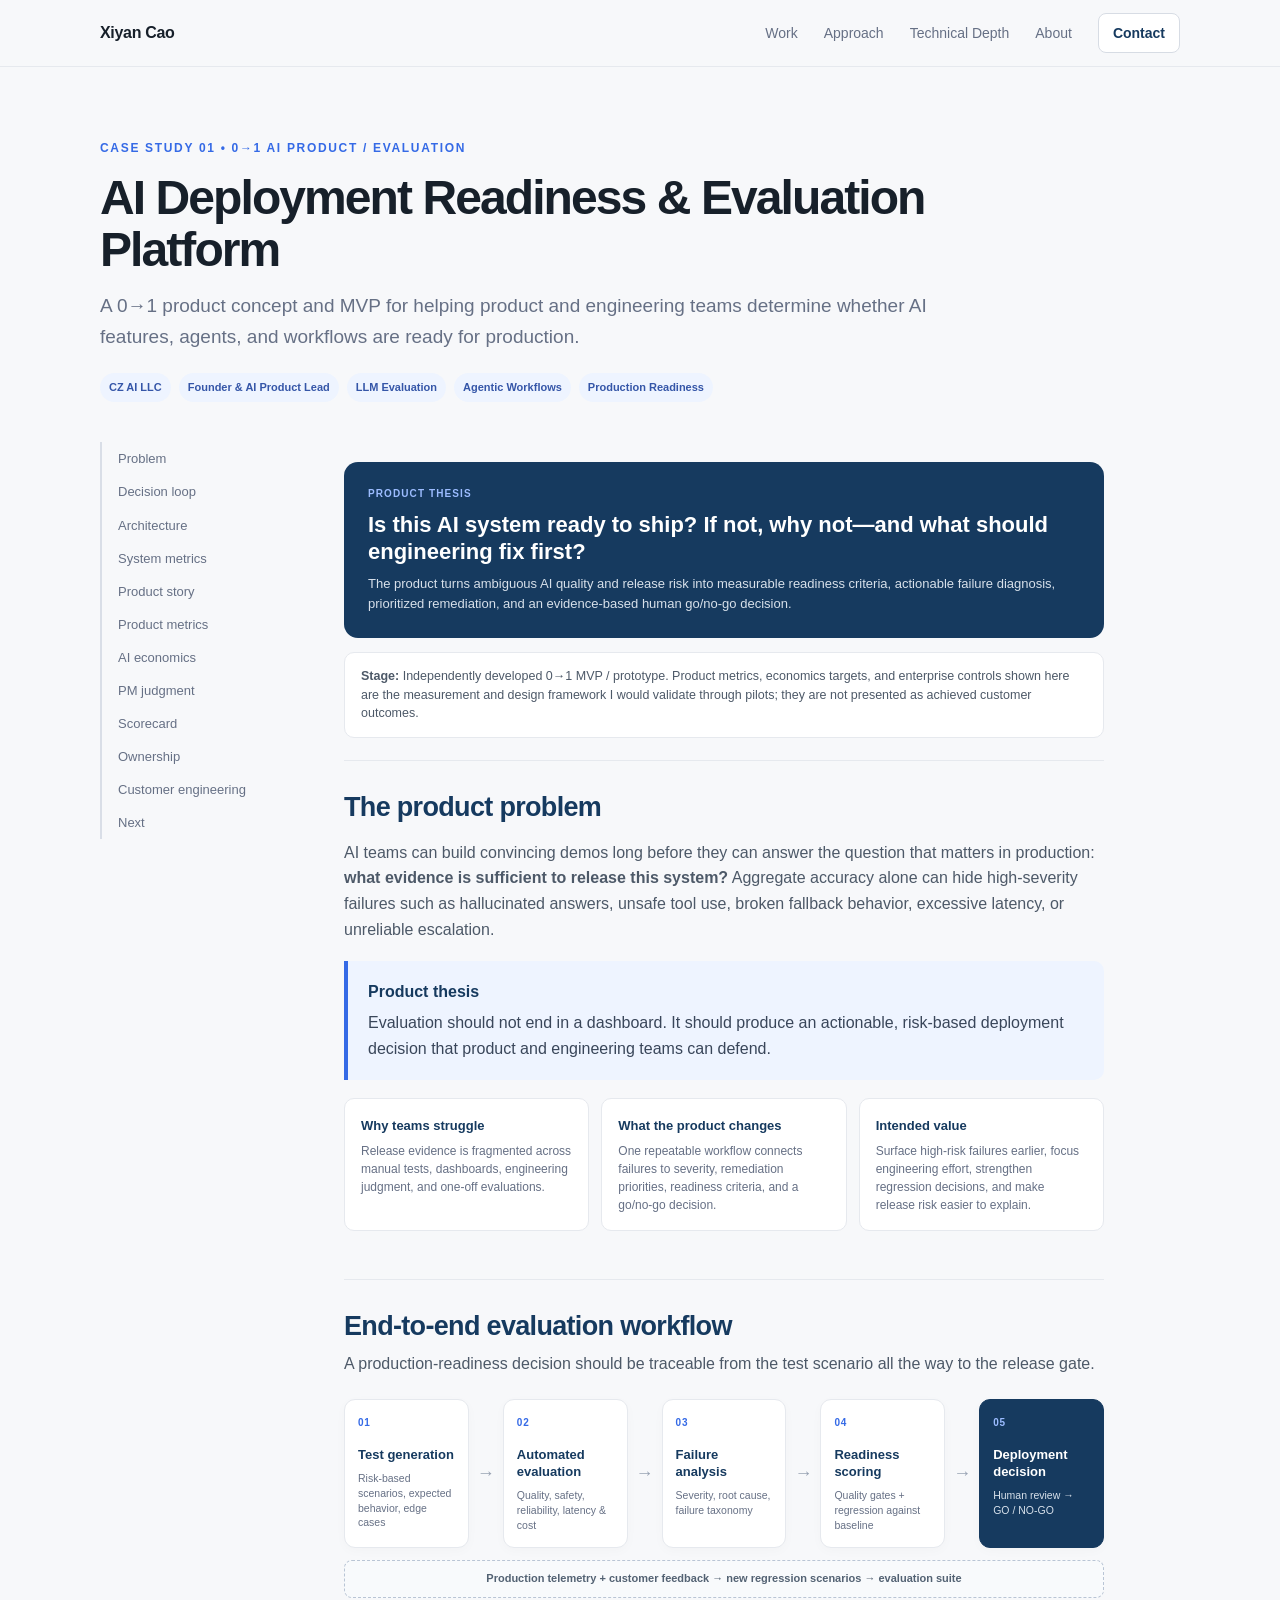
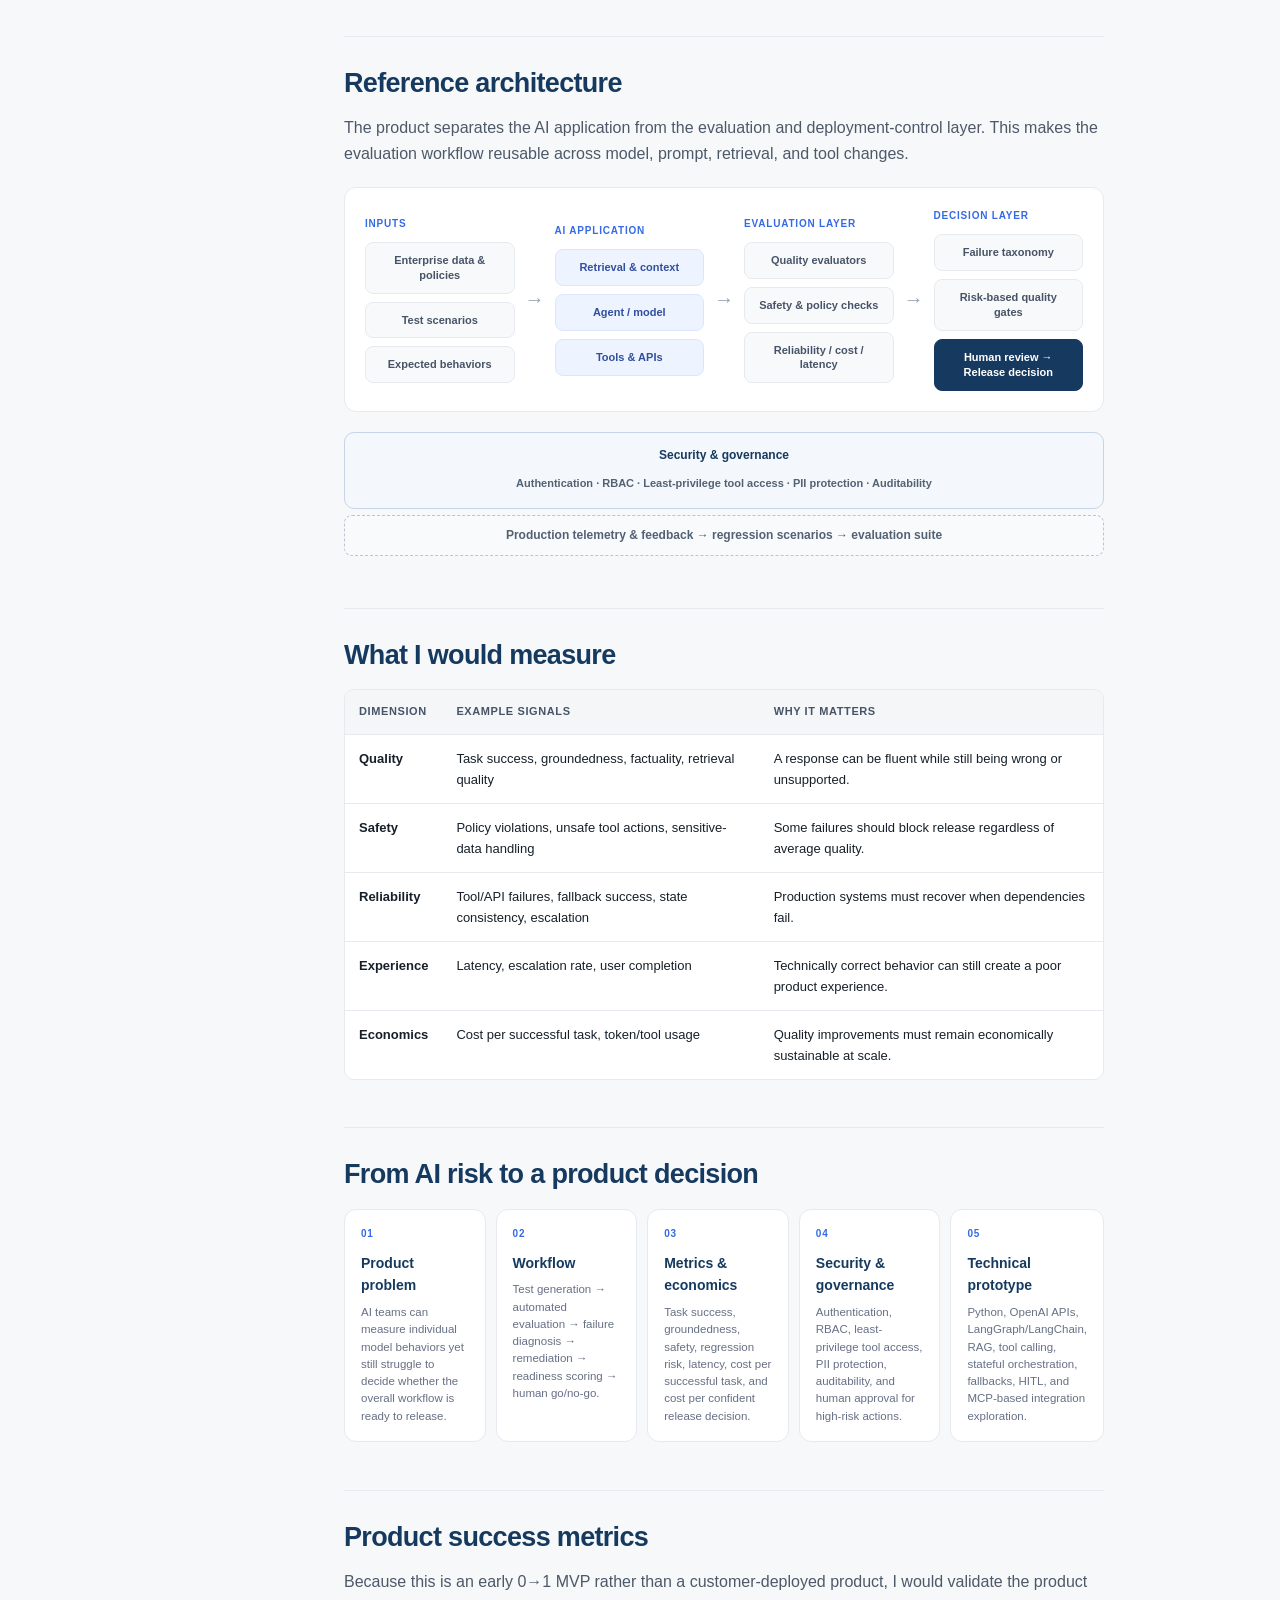
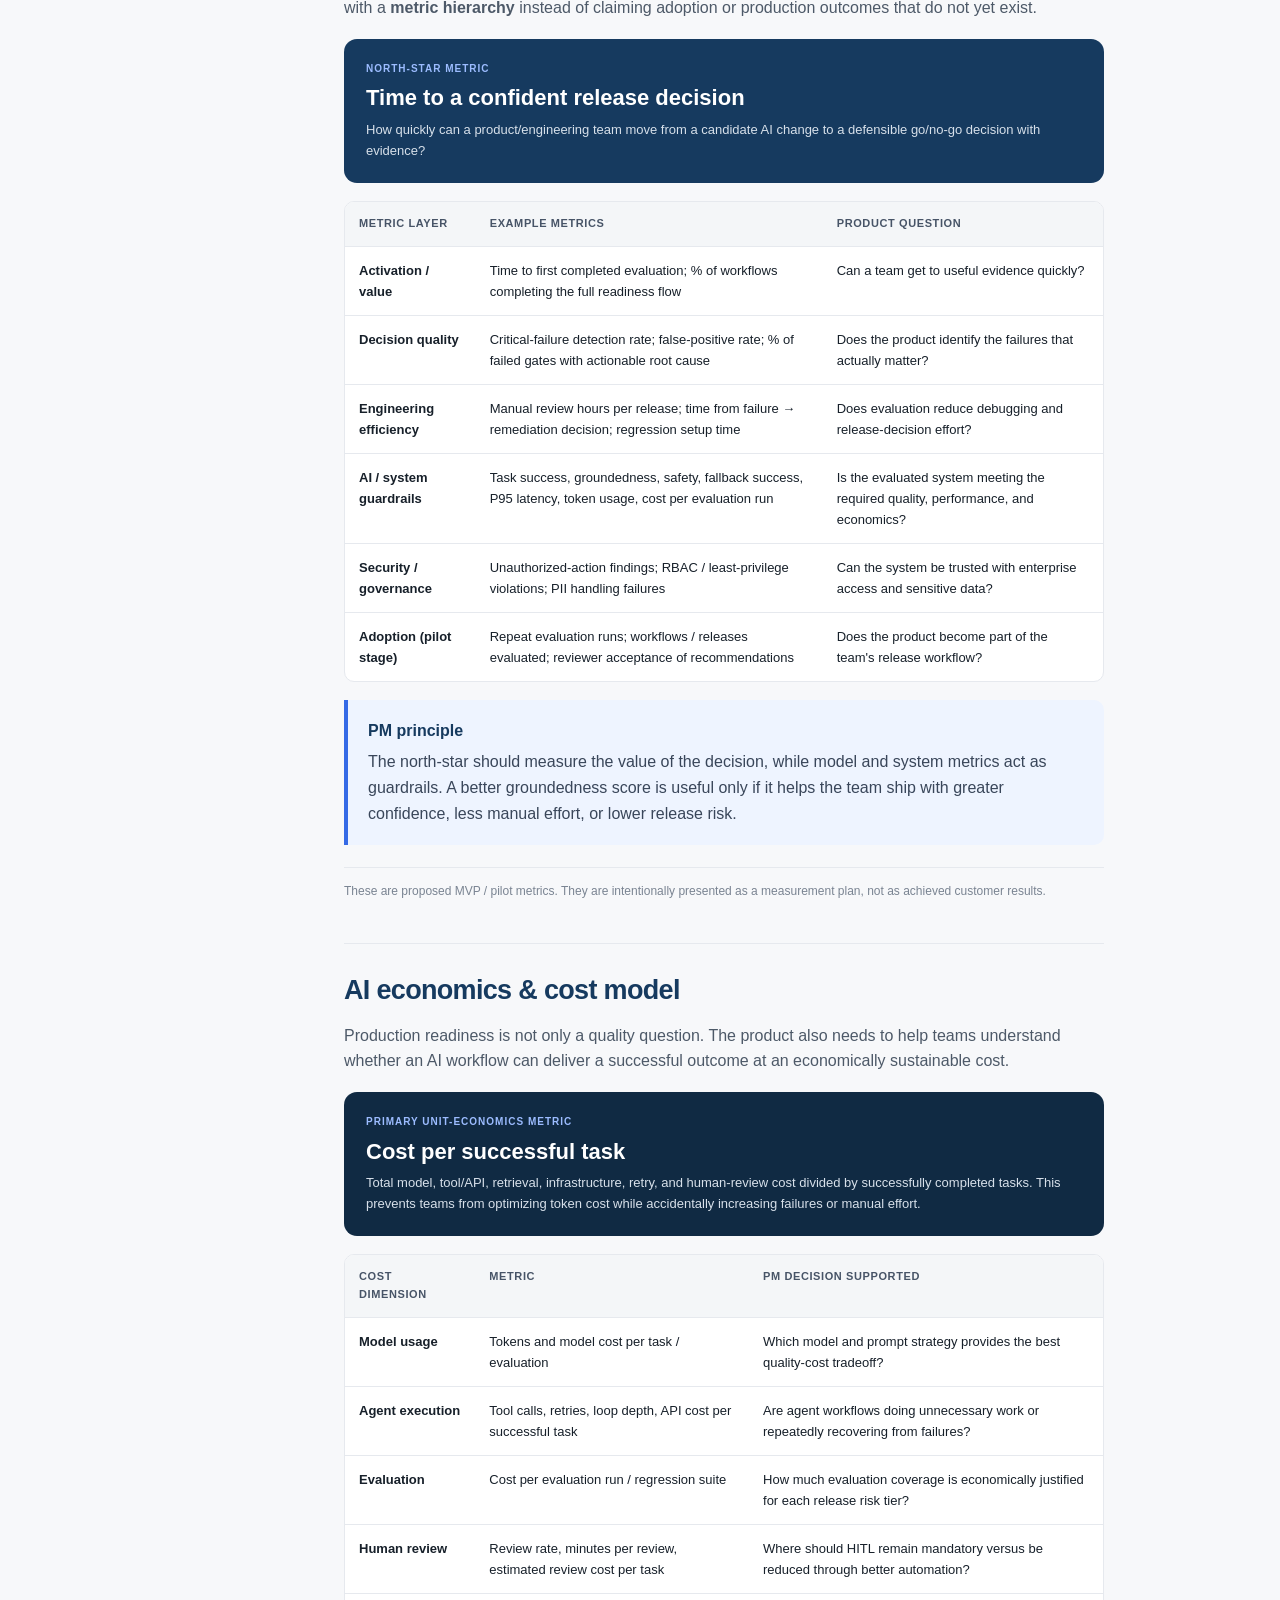
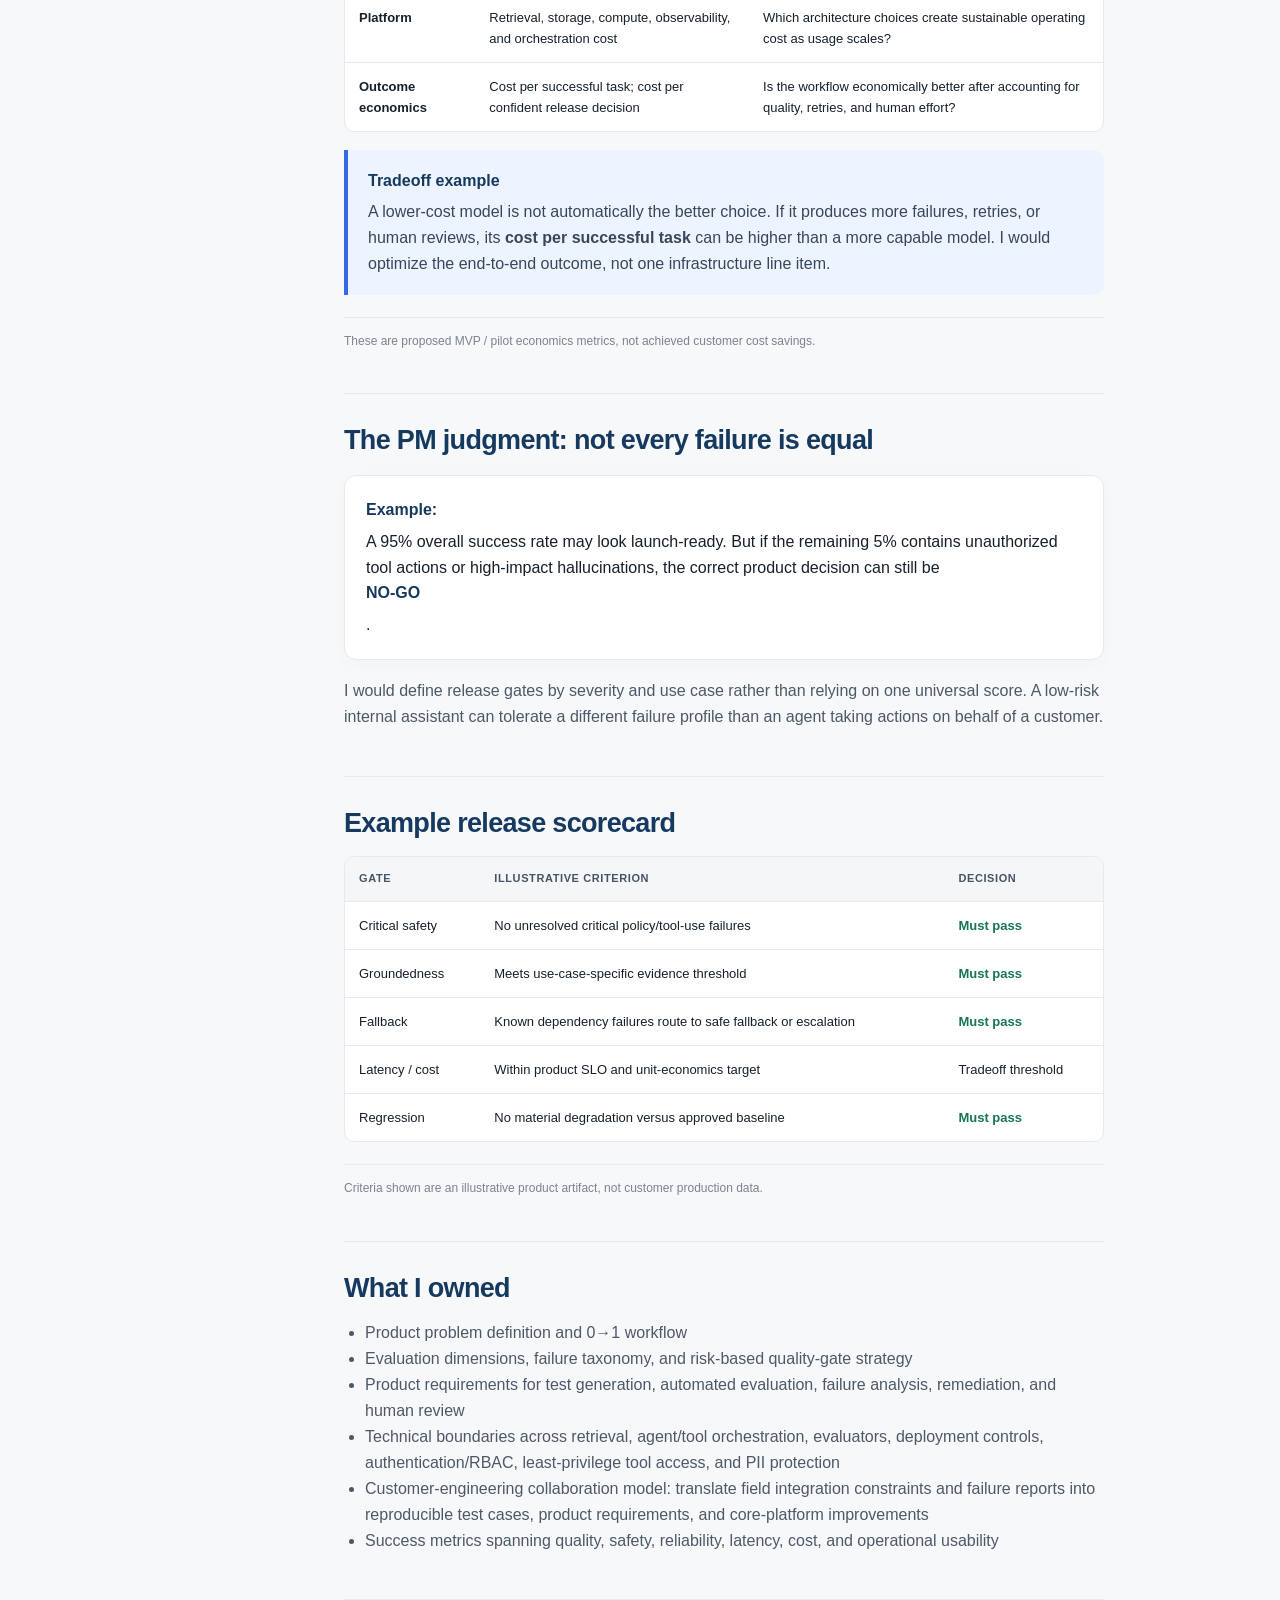
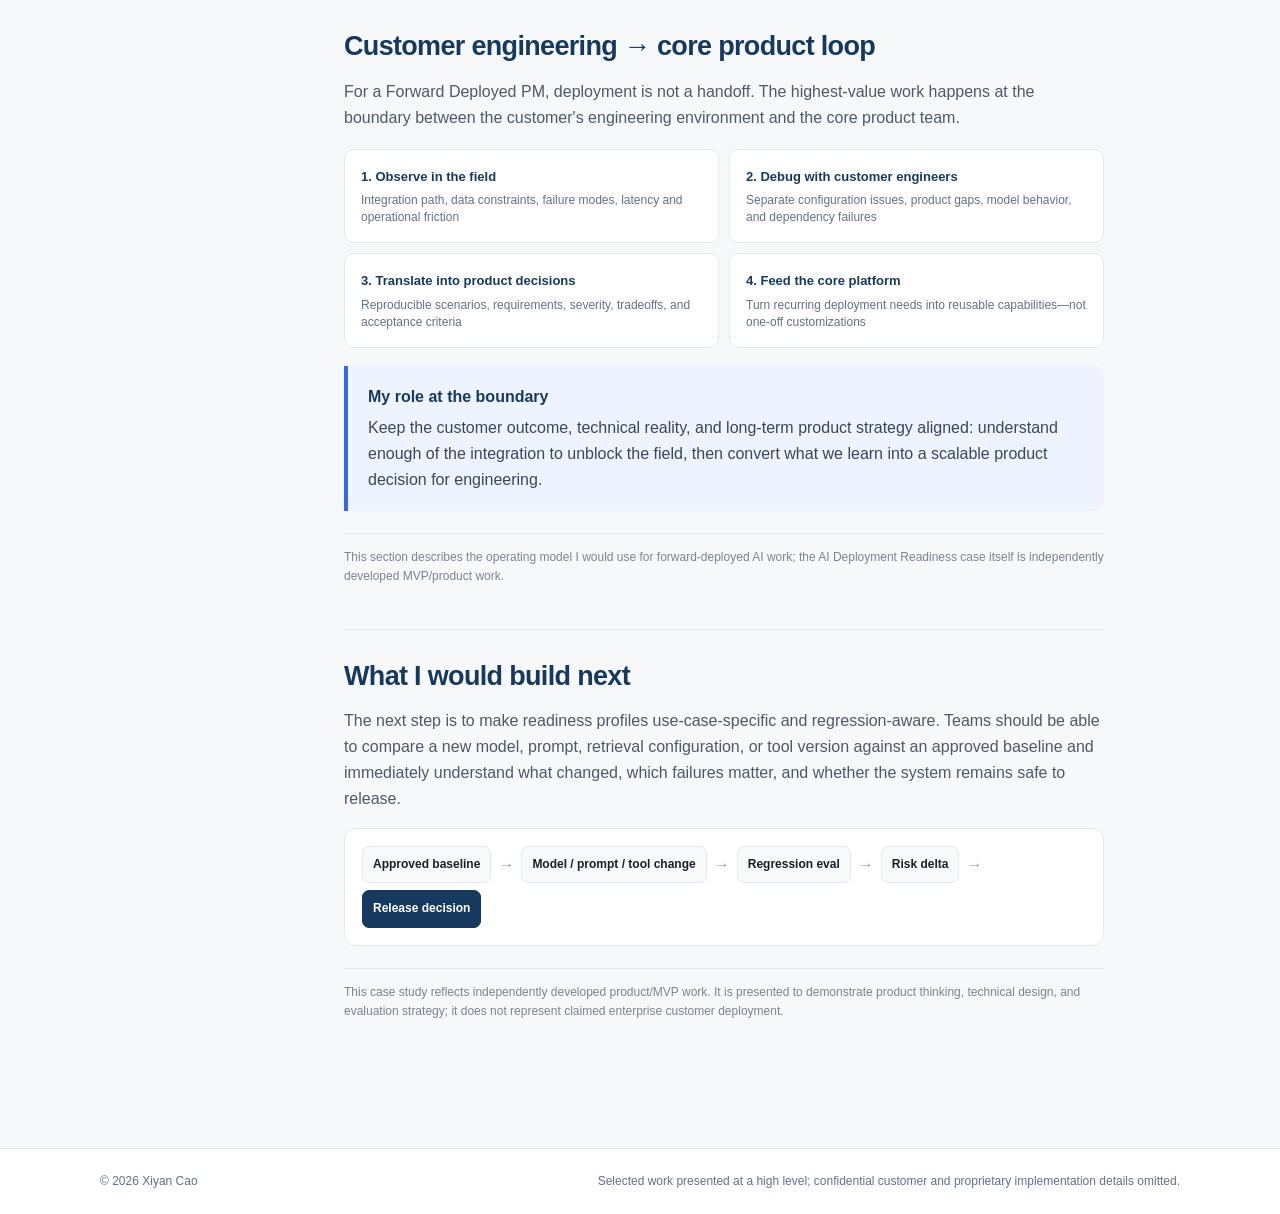
==== commit 328e84ec: "Add files via upload" ====
--- a/case-ai-readiness.html
+++ b/case-ai-readiness.html
@@ -1,6 +1,15 @@
 <!doctype html><html><head><meta charset="utf-8"><meta name="viewport" content="width=device-width,initial-scale=1"><title>AI Deployment Readiness Case Study | Xiyan Cao</title><link rel="stylesheet" href="style.css"></head><body><header class="top"><div class="wrap nav"><a class="brand" href="index.html">Xiyan Cao</a><nav><a href="index.html#work">Work</a><a href="index.html#approach">Approach</a><a href="index.html#depth">Technical Depth</a><a href="index.html#about">About</a><a class="pill" href="mailto:xiyancao257@gmail.com">Contact</a></nav></div></header><main>
 <section class="wrap casehero"><p class="eyebrow">CASE STUDY 01 • 0→1 AI PRODUCT / EVALUATION</p><h1>AI Deployment Readiness & Evaluation Platform</h1><p class="lead">A 0→1 product concept and MVP for helping product and engineering teams determine whether AI features, agents, and workflows are ready for production.</p><div class="case-meta"><span class="tag">CZ AI LLC</span><span class="tag">Founder & AI Product Lead</span><span class="tag">LLM Evaluation</span><span class="tag">Agentic Workflows</span><span class="tag">Production Readiness</span></div></section>
-<div class="wrap content"><aside class="toc"><a href="#problem">Problem</a><a href="#workflow">Decision loop</a><a href="#architecture">Architecture</a><a href="#metrics">System metrics</a><a href="#product-metrics">Product metrics</a><a href="#economics">AI economics</a><a href="#tradeoff">PM judgment</a><a href="#artifact">Scorecard</a><a href="#ownership">Ownership</a><a href="#customer-engineering">Customer engineering</a><a href="#next">Next</a></aside><article class="story">
+<div class="wrap content"><aside class="toc"><a href="#problem">Problem</a><a href="#workflow">Decision loop</a><a href="#architecture">Architecture</a><a href="#metrics">System metrics</a><a href="#product-story">Product story</a><a href="#product-metrics">Product metrics</a><a href="#economics">AI economics</a><a href="#tradeoff">PM judgment</a><a href="#artifact">Scorecard</a><a href="#ownership">Ownership</a><a href="#customer-engineering">Customer engineering</a><a href="#next">Next</a></aside><article class="story">
+
+<div class="product-thesis">
+  <small>PRODUCT THESIS</small>
+  <strong>Is this AI system ready to ship? If not, why not—and what should engineering fix first?</strong>
+  <p>The product turns ambiguous AI quality and release risk into measurable readiness criteria, actionable failure diagnosis, prioritized remediation, and an evidence-based human go/no-go decision.</p>
+</div>
+<div class="prototype-note"><b>Stage:</b> Independently developed 0→1 MVP / prototype. Product metrics, economics targets, and enterprise controls shown here are the measurement and design framework I would validate through pilots; they are not presented as achieved customer outcomes.</div>
+
+
 <section id="problem">
 <h2>The product problem</h2>
 <p>AI teams can build convincing demos long before they can answer the question that matters in production: <strong>what evidence is sufficient to release this system?</strong> Aggregate accuracy alone can hide high-severity failures such as hallucinated answers, unsafe tool use, broken fallback behavior, excessive latency, or unreliable escalation.</p>
@@ -67,6 +76,18 @@
 </table>
 </section>
 
+
+
+<section id="product-story">
+<h2>From AI risk to a product decision</h2>
+<div class="story-grid">
+  <div><span>01</span><b>Product problem</b><p>AI teams can measure individual model behaviors yet still struggle to decide whether the overall workflow is ready to release.</p></div>
+  <div><span>02</span><b>Workflow</b><p>Test generation → automated evaluation → failure diagnosis → remediation → readiness scoring → human go/no-go.</p></div>
+  <div><span>03</span><b>Metrics & economics</b><p>Task success, groundedness, safety, regression risk, latency, cost per successful task, and cost per confident release decision.</p></div>
+  <div><span>04</span><b>Security & governance</b><p>Authentication, RBAC, least-privilege tool access, PII protection, auditability, and human approval for high-risk actions.</p></div>
+  <div><span>05</span><b>Technical prototype</b><p>Python, OpenAI APIs, LangGraph/LangChain, RAG, tool calling, stateful orchestration, fallbacks, HITL, and MCP-based integration exploration.</p></div>
+</div>
+</section>
 
 <section id="product-metrics">
 <h2>Product success metrics</h2>
--- a/style.css
+++ b/style.css
@@ -153,3 +153,17 @@
 .economics-callout strong{display:block;color:var(--navy);font-size:17px;margin-bottom:5px}
 .economics-callout p{margin:0;color:var(--muted);font-size:12.5px;line-height:1.5}
 .economics-star{background:#102a43}
+
+/* V19: Resume/portfolio story alignment */
+.product-thesis{margin:20px 0 14px;padding:24px;border-radius:14px;background:var(--navy);color:#fff}
+.product-thesis small{display:block;color:#9cbcff;font-size:10px;font-weight:800;letter-spacing:.11em;margin-bottom:8px}
+.product-thesis strong{display:block;font-size:22px;line-height:1.25;margin-bottom:8px}
+.product-thesis p{margin:0;color:#d7e0ea;font-size:13px;line-height:1.55}
+.prototype-note,.proof-note{margin:12px 0 22px;padding:14px 16px;border:1px solid var(--line);border-radius:10px;background:#fff;color:#4d5968;font-size:12.5px;line-height:1.5}
+.story-grid{display:grid;grid-template-columns:repeat(5,1fr);gap:10px;margin:18px 0}
+.story-grid>div{border:1px solid var(--line);border-radius:12px;padding:16px;background:#fff}
+.story-grid span{display:block;color:var(--blue);font-size:10px;font-weight:800;letter-spacing:.08em;margin-bottom:10px}
+.story-grid b{display:block;color:var(--navy);font-size:14px;margin-bottom:7px}
+.story-grid p{margin:0;color:var(--muted);font-size:11.5px;line-height:1.5}
+@media(max-width:1000px){.story-grid{grid-template-columns:1fr 1fr}}
+@media(max-width:560px){.story-grid{grid-template-columns:1fr}}
